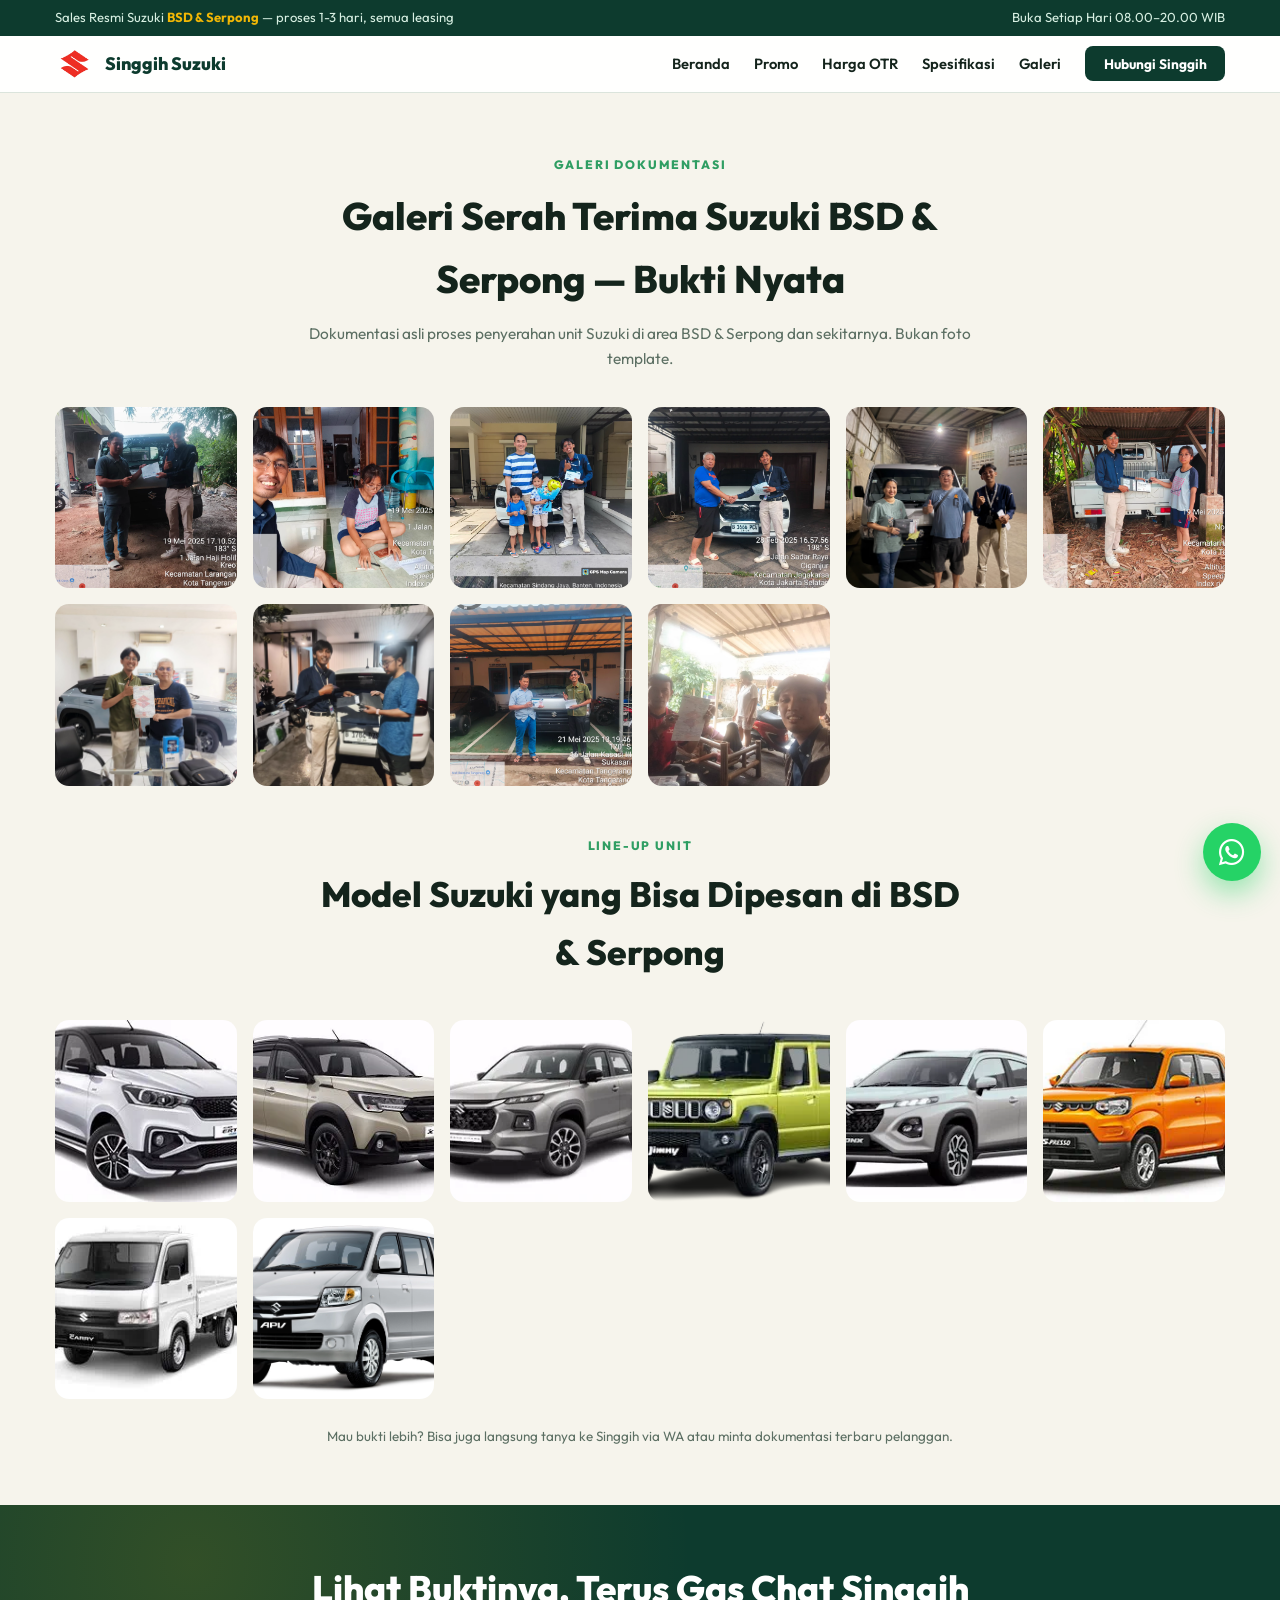
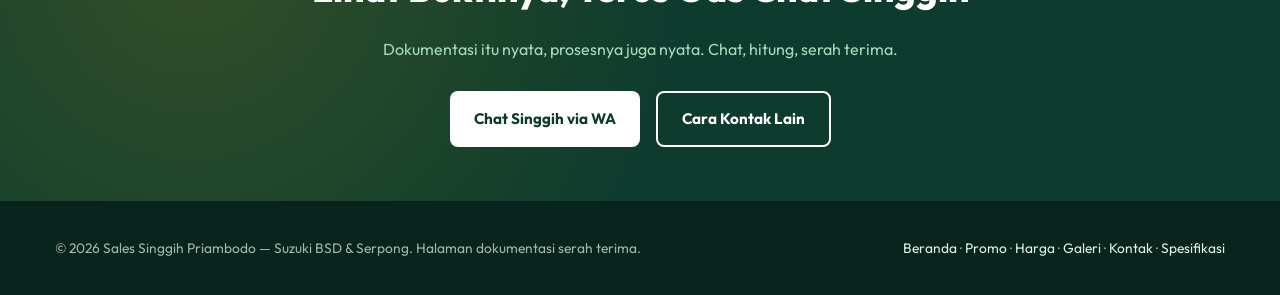
==== galeri/index.html @ 851f7f14 "feat: geolocation Singgih - areaServed Jakarta Selatan & Bogor, lepas Pamulang/Tangsel" ====
<!DOCTYPE html>
<html lang="id">
<head>
    <meta charset="UTF-8" />
    <meta name="viewport" content="width=device-width, initial-scale=1.0"/>

    <title>Galeri Serah Terima Suzuki BSD &amp; Serpong | Singgih</title>
    <meta name="description" content="Galeri serah terima Suzuki BSD &amp; Serpong oleh salesman terpercaya Singgih Priambodo. Bukti kredit nyata area BSD &amp; Serpong. WA 0812-3357-0268." />

    <meta property="og:title" content="Galeri Serah Terima Suzuki BSD &amp; Serpong - Singgih" />
    <meta property="og:description" content="Dokumentasi asli serah terima unit Suzuki BSD &amp; Serpong. Bukti nyata bareng Singgih Priambodo." />
    <meta property="og:image" content="https://showroommobilsuzukigadingserpong.com/assets/img/singgih-bukti1.webp" />
    <meta property="og:url" content="https://showroommobilsuzukigadingserpong.com/galeri/" />
    <meta property="og:type" content="website" />

    <meta name="keywords" content="galeri suzuki bsd, sales suzuki terpercaya bukti, salesman suzuki serpong, suzuki jimny 5 pintu, serah terima suzuki tangerang selatan" />

    <meta name="geo.region" content="ID-BT" />
    <meta name="geo.placename" content="Tangerang Selatan, Banten" />
    <meta name="geo.position" content="-6.2489;106.6234" />
    <meta name="ICBM" content="-6.2489, 106.6234" />

    <link rel="canonical" href="https://showroommobilsuzukigadingserpong.com/galeri/" />
    <meta name="robots" content="index, follow" />

    <link rel="icon" href="/assets/img/favicon.png" type="image/png">
    <link rel="apple-touch-icon" href="/assets/img/favicon.png">
    <link rel="shortcut icon" href="/assets/img/favicon.png" type="image/png">
    <link rel="icon" href="/assets/img/favicon.ico">

    <link rel="preconnect" href="https://fonts.googleapis.com">
    <link rel="preconnect" href="https://fonts.gstatic.com" crossorigin>
    <link href="https://fonts.googleapis.com/css2?family=Outfit:wght@400;500;600;700;800&display=swap" rel="stylesheet">
    <link href='https://unpkg.com/boxicons@2.1.4/css/boxicons.min.css' rel='stylesheet'>
    <link rel="stylesheet" href="/assets/css/style.css">
</head>
<body>

    <div class="sg-topbar">
        <div class="sg-wrap">
            <span>Sales Resmi Suzuki <b>BSD &amp; Serpong</b> &mdash; proses 1-3 hari, semua leasing</span>
            <span>Buka Setiap Hari 08.00&ndash;20.00 WIB</span>
        </div>
    </div>

    <nav class="sg-nav">
        <div class="sg-wrap">
            <a href="/" class="sg-brand"><img loading="lazy" src="/assets/img/logosuzuki.webp" alt="Logo Suzuki resmi" /> Singgih Suzuki</a>
            <button class="sg-burger" aria-label="Menu" onclick="document.getElementById('sgMenu').classList.toggle('sg-open')">&#9776;</button>
            <ul class="sg-menu" id="sgMenu">
                <li><a href="/">Beranda</a></li>
                <li><a href="/promo/">Promo</a></li>
                <li><a href="/harga/">Harga OTR</a></li>
                <li><a href="/spesifikasi/">Spesifikasi</a></li>
                <li><a href="/galeri/" aria-current="page">Galeri</a></li>
                <li><a href="/kontak/" class="sg-cta" style="color: white">Hubungi Singgih</a></li>
            </ul>
        </div>
    </nav>

    <section class="sg-sec">
        <div class="sg-wrap">
            <div class="sg-page-head sg-reveal">
                <span class="sg-eyebrow">Galeri Dokumentasi</span>
                <h1>Galeri Serah Terima Suzuki BSD &amp; Serpong — Bukti Nyata</h1>
                <p>Dokumentasi asli proses penyerahan unit Suzuki di area BSD &amp; Serpong dan sekitarnya. Bukan foto template.</p>
            </div>

            <div class="sg-proof sg-reveal">
                <img loading="lazy" src="/assets/img/singgih-bukti1.webp" alt="Dokumentasi serah terima unit Suzuki BSD &amp; Serpong 1" />
                <img loading="lazy" src="/assets/img/singgih-bukti2.webp" alt="Dokumentasi serah terima unit Suzuki BSD &amp; Serpong 2" />
                <img loading="lazy" src="/assets/img/singgih-bukti3.webp" alt="Dokumentasi serah terima unit Suzuki BSD &amp; Serpong 3" />
                <img loading="lazy" src="/assets/img/singgih-bukti4.webp" alt="Dokumentasi serah terima unit Suzuki BSD &amp; Serpong 4" />
                <img loading="lazy" src="/assets/img/singgih-bukti5.webp" alt="Dokumentasi serah terima unit Suzuki BSD &amp; Serpong 5" />
                <img loading="lazy" src="/assets/img/singgih-bukti6.webp" alt="Dokumentasi serah terima unit Suzuki BSD &amp; Serpong 6" />
                <img loading="lazy" src="/assets/img/singgih-bukti7.webp" alt="Dokumentasi serah terima unit Suzuki BSD &amp; Serpong 7" />
                <img loading="lazy" src="/assets/img/singgih-bukti8.webp" alt="Dokumentasi serah terima unit Suzuki BSD &amp; Serpong 8" />
                <img loading="lazy" src="/assets/img/singgih-bukti9.webp" alt="Dokumentasi serah terima unit Suzuki BSD &amp; Serpong 9" />
                <img loading="lazy" src="/assets/img/singgih-bukti10.webp" alt="Dokumentasi serah terima unit Suzuki BSD &amp; Serpong 10" />
            </div>

            <div class="sg-sec-head sg-reveal" style="margin-top:2.8rem;">
                <span class="sg-eyebrow">Line-up Unit</span>
                <h2>Model Suzuki yang Bisa Dipesan di BSD &amp; Serpong</h2>
            </div>
            <div class="sg-proof sg-reveal">
                <img loading="lazy" src="/assets/img/singgih-ertiga-bsd.webp" alt="Suzuki Ertiga Hybrid kredit BSD &amp; Serpong Singgih" />
                <img loading="lazy" src="/assets/img/singgih-xl7-bsd.webp" alt="Suzuki XL7 BSD &amp; Serpong Singgih" />
                <img loading="lazy" src="/assets/img/singgih-grand-vitara-bsd.webp" alt="Suzuki Grand Vitara BSD &amp; Serpong Singgih" />
                <img loading="lazy" src="/assets/img/singgih-jimny-bsd.webp" alt="Suzuki Jimny BSD &amp; Serpong Singgih" />
                <img loading="lazy" src="/assets/img/singgih-fronx-bsd.webp" alt="Suzuki Fronx BSD &amp; Serpong Singgih" />
                <img loading="lazy" src="/assets/img/singgih-s-presso-bsd.webp" alt="Suzuki S-Presso BSD &amp; Serpong Singgih" />
                <img loading="lazy" src="/assets/img/singgih-carry-pickup-bsd.webp" alt="Suzuki Carry Pick Up BSD &amp; Serpong Singgih" />
                <img loading="lazy" src="/assets/img/singgih-apv-bsd.webp" alt="Suzuki APV MPV BSD &amp; Serpong Singgih" />
            </div>

            <p class="sg-note" style="margin-top:1.6rem;">Mau bukti lebih? Bisa juga langsung tanya ke Singgih via WA atau minta dokumentasi terbaru pelanggan.</p>
        </div>
    </section>

    <section class="sg-contact">
        <div class="sg-wrap">
            <h2 class="sg-reveal">Lihat Buktinya, Terus Gas Chat Singgih</h2>
            <p class="sg-reveal">Dokumentasi itu nyata, prosesnya juga nyata. Chat, hitung, serah terima.</p>
            <div class="sg-contact-links sg-reveal">
                <a class="sg-btn sg-btn-light" href="https://wa.me/6281233570268?text=hallo%20kak%20Singgih%2C%20mau%20tanya%20untuk%20unit%20suzukinya" target="_blank" rel="noopener">Chat Singgih via WA</a>
                <a class="sg-btn sg-btn-line" href="/kontak/" style="border-color:#fff;color:#fff;">Cara Kontak Lain</a>
            </div>
        </div>
    </section>

    <footer class="sg-foot">
        <div class="sg-wrap">
            <div>&copy; 2026 Sales Singgih Priambodo &mdash; Suzuki BSD &amp; Serpong. Halaman dokumentasi serah terima.</div>
            <div><a href="/">Beranda</a> &middot; <a href="/promo/">Promo</a> &middot; <a href="/harga/">Harga</a> &middot; <a href="/galeri/">Galeri</a> &middot; <a href="/kontak/">Kontak</a> &middot; <a href="/spesifikasi/">Spesifikasi</a></div>
        </div>
    </footer>

    <a class="sg-wa-float" href="https://wa.me/6281233570268?text=hallo%20kak%20Singgih%2C%20mau%20tanya%20untuk%20unit%20suzukinya" target="_blank" rel="noopener" aria-label="Chat WhatsApp Singgih">
        <i class="bx bxl-whatsapp"></i>
    </a>

    <script type="application/ld+json">
    {
        "@context": "https://schema.org",
        "@type": "AutoDealer",
        "name": "Sales Suzuki BSD & Serpong - Singgih Priambodo",
        "image": "https://showroommobilsuzukigadingserpong.com/assets/img/singgih-suzukigadingserpong.webp",
        "url": "https://showroommobilsuzukigadingserpong.com/",
        "telephone": "+6281233570268",
        "priceRange": "Rp 130.000.000 - Rp 500.000.000",
        "address": {
            "@type": "PostalAddress",
            "addressLocality": "Tangerang",
            "addressRegion": "Banten",
            "postalCode": "15157",
            "addressCountry": "ID"
        },
        "geo": {
            "@type": "GeoCoordinates",
            "latitude": -6.2489,
            "longitude": 106.6234
        },
        "openingHours": "Mo-Su 08:00-20:00",
        "areaServed": [
            { "@type": "City", "name": "Serpong" },
            { "@type": "City", "name": "BSD City" },
            { "@type": "City", "name": "Kelapa Dua" },
            { "@type": "City", "name": "Bintaro" },
            { "@type": "City", "name": "Jakarta Selatan" },
            { "@type": "City", "name": "Bogor" }
        ]
    }
    </script>

    <script src="/assets/js/main.js"></script>
</body>
</html>
---- assets/css/style.css ----
:root {
    --sg-pine: #0d3b2e;
    --sg-pine-deep: #08251d;
    --sg-leaf: #2f9e63;
    --sg-sun: #f2b705;
    --sg-sand: #f6f4ec;
    --sg-mist: #e9efe9;
    --sg-ink: #14241c;
    --sg-mute: #5c6f63;
    --sg-line: #dbe4dc;
}
* { margin:0; padding:0; box-sizing:border-box; }
html { scroll-behavior:smooth; }
body { font-family:'Outfit', sans-serif; color:#2a352f; background:var(--sg-sand); line-height:1.65; }
img { max-width:100%; display:block; }
a { text-decoration:none; color:inherit; }
.sg-wrap { width:92%; max-width:1170px; margin-inline:auto; }

.sg-topbar { background:var(--sg-pine); color:#d8f0e3; font-size:.82rem; padding:.45rem 0; }
.sg-topbar .sg-wrap { display:flex; justify-content:space-between; gap:12px; flex-wrap:wrap; }
.sg-topbar b { color:var(--sg-sun); }

.sg-nav { position:sticky; top:0; z-index:50; background:rgba(255,255,255,.94); backdrop-filter:blur(10px); border-bottom:1px solid var(--sg-line); }
.sg-nav .sg-wrap { display:flex; align-items:center; justify-content:space-between; padding:.8rem 0; }
.sg-brand { display:flex; align-items:center; gap:.6rem; font-weight:800; font-size:1.12rem; color:var(--sg-pine); }
.sg-brand img { height:30px; width:auto; }
.sg-menu { display:flex; gap:1.5rem; list-style:none; font-weight:600; font-size:.92rem; }
.sg-menu a { color:var(--sg-ink); transition:.25s; }
.sg-menu a:hover { color:var(--sg-leaf); }
.sg-cta { background:var(--sg-pine); color:#fff; padding:.55rem 1.15rem; border-radius:8px; font-weight:700; font-size:.86rem; transition:.25s; }
.sg-cta:hover { background:var(--sg-leaf); }
.sg-burger { display:none; background:none; border:0; font-size:1.6rem; color:var(--sg-pine); cursor:pointer; }

.sg-hero { padding:3.2rem 0 3.8rem; position:relative; overflow:hidden; }
.sg-hero::before { content:""; position:absolute; right:-180px; top:-180px; width:460px; height:460px; border-radius:50%; background:radial-gradient(circle, rgba(47,158,99,.18), transparent 62%); }
.sg-hero .sg-wrap { display:grid; grid-template-columns:1.05fr .95fr; gap:2.8rem; align-items:center; position:relative; z-index:1; }
.sg-badge { display:inline-block; background:var(--sg-mist); color:var(--sg-pine); border:1px solid var(--sg-line); border-radius:8px; padding:.32rem .95rem; font-size:.8rem; font-weight:700; margin-bottom:1.1rem; }
.sg-hero h1 { font-size:clamp(1.9rem,4.4vw,3.05rem); font-weight:800; color:var(--sg-ink); line-height:1.16; margin-bottom:1rem; }
.sg-hero h1 span { color:var(--sg-leaf); }
.sg-hero p { color:var(--sg-mute); max-width:52ch; margin-bottom:1.7rem; }
.sg-actions { display:flex; gap:.9rem; flex-wrap:wrap; }
.sg-btn { display:inline-flex; align-items:center; gap:.5rem; padding:.85rem 1.5rem; border-radius:8px; font-weight:700; font-size:.95rem; transition:.25s; }
.sg-btn-wa { background:#25d366; color:#fff; }
.sg-btn-wa:hover { transform:translateY(-2px); box-shadow:0 10px 24px rgba(37,211,102,.35); }
.sg-btn-line { border:2px solid var(--sg-pine); color:var(--sg-pine); }
.sg-btn-line:hover { background:var(--sg-pine); color:#fff; }
.sg-hero-media { position:relative; }
.sg-hero-media > img { border-radius:8px 44px 8px 44px; box-shadow:0 24px 60px rgba(13,59,46,.22); aspect-ratio:4/3.4; object-fit:cover; }
.sg-hero-tag { position:absolute; left:-1rem; bottom:1.5rem; background:var(--sg-pine); color:#fff; border-radius:10px; box-shadow:0 14px 34px rgba(13,59,46,.3); padding:.75rem 1.2rem; display:flex; gap:.75rem; align-items:center; }
.sg-hero-tag b { font-size:1.3rem; color:var(--sg-sun); display:block; line-height:1.1; }
.sg-hero-tag small { font-size:.78rem; opacity:.9; }

.sg-stats { background:var(--sg-pine-deep); color:#fff; }
.sg-stats .sg-wrap { display:grid; grid-template-columns:repeat(3,1fr); gap:1rem; padding:1.5rem 0; text-align:center; }
.sg-stats b { font-size:1.35rem; color:var(--sg-sun); display:block; }
.sg-stats small { font-size:.84rem; opacity:.9; }

.sg-sec { padding:3.6rem 0; }
.sg-sec-head { text-align:center; max-width:650px; margin:0 auto 2.4rem; }
.sg-eyebrow { text-transform:uppercase; letter-spacing:.15em; font-size:.76rem; font-weight:800; color:var(--sg-leaf); }
.sg-sec-head h2 { font-size:clamp(1.55rem,3vw,2.2rem); color:var(--sg-ink); font-weight:800; margin:.5rem 0 .6rem; }
.sg-sec-head p { color:var(--sg-mute); font-size:.96rem; }

.sg-cards { display:grid; grid-template-columns:repeat(auto-fit,minmax(240px,1fr)); gap:1.2rem; }
.sg-card { background:#fff; border:1px solid var(--sg-line); border-left:4px solid var(--sg-leaf); border-radius:12px; padding:1.4rem 1.3rem; transition:.28s; }
.sg-card:hover { transform:translateY(-5px); box-shadow:0 16px 34px rgba(13,59,46,.12); }
.sg-card i { font-style:normal; font-size:1.3rem; }
.sg-card b { display:block; color:var(--sg-ink); font-size:1.02rem; margin:.7rem 0 .3rem; }
.sg-card p { font-size:.88rem; color:var(--sg-mute); }

.sg-models { display:grid; grid-template-columns:repeat(auto-fit,minmax(250px,1fr)); gap:1.2rem; }
.sg-model-card { background:#fff; border:1px solid var(--sg-line); border-radius:14px; overflow:hidden; display:flex; flex-direction:column; transition:.28s; }
.sg-model-card:hover { transform:translateY(-5px); box-shadow:0 18px 38px rgba(13,59,46,.14); }
.sg-model-card img { aspect-ratio:16/10; object-fit:cover; width:100%; }
.sg-model-card-body { padding:1.1rem 1.2rem 1.3rem; display:flex; flex-direction:column; gap:.6rem; flex:1; }
.sg-model-card-body h3 { font-size:1.08rem; color:var(--sg-ink); font-weight:800; }
.sg-model-card-body ul { list-style:none; display:flex; flex-wrap:wrap; gap:.35rem .9rem; font-size:.82rem; color:var(--sg-mute); }
.sg-model-card-body ul li::before { content:"✓ "; color:var(--sg-leaf); font-weight:800; }
.sg-model-card-body a { margin-top:auto; background:var(--sg-pine); color:#fff; text-align:center; padding:.6rem; border-radius:8px; font-weight:700; font-size:.85rem; transition:.25s; }
.sg-model-card-body a:hover { background:var(--sg-leaf); }
.sg-link-more { text-align:center; margin-top:1.6rem; }

.sg-achieve { display:grid; grid-template-columns:.9fr 1.1fr; gap:2.4rem; align-items:center; background:#fff; border:1px solid var(--sg-line); border-radius:20px; padding:2rem; }
.sg-achieve img { border-radius:14px; object-fit:cover; width:100%; max-height:340px; }
.sg-achieve h3 { color:var(--sg-ink); font-size:1.35rem; font-weight:800; margin-bottom:.7rem; }
.sg-achieve p { color:var(--sg-mute); font-size:.94rem; margin-bottom:1rem; }
.sg-achieve ul { list-style:none; display:grid; gap:.5rem; font-size:.9rem; color:var(--sg-ink); }
.sg-achieve ul li::before { content:"★ "; color:var(--sg-sun); font-weight:800; }

.sg-proof { display:grid; grid-template-columns:repeat(auto-fit,minmax(180px,1fr)); gap:1rem; }
.sg-proof img { width:100%; aspect-ratio:1/1; object-fit:cover; border-radius:14px; transition:.3s; }
.sg-proof img:hover { transform:scale(1.03); box-shadow:0 16px 36px rgba(13,59,46,.2); }

.sg-list { display:flex; flex-direction:column; gap:.8rem; }
.sg-model-row { display:flex; align-items:center; justify-content:space-between; gap:1rem; flex-wrap:wrap; background:#fff; border:1px solid var(--sg-line); border-radius:12px; padding:1.1rem 1.3rem; transition:.25s; }
.sg-model-row:hover { border-color:var(--sg-leaf); box-shadow:0 10px 24px rgba(13,59,46,.1); }
.sg-model-row h2 { font-size:1.05rem; color:var(--sg-ink); font-weight:800; }
.sg-model-row ul { list-style:none; display:flex; gap:1rem; flex-wrap:wrap; font-size:.85rem; color:var(--sg-mute); }
.sg-model-row ul li::before { content:"✓ "; color:var(--sg-leaf); font-weight:800; }
.sg-model-row a { background:var(--sg-pine); color:#fff; padding:.55rem 1.1rem; border-radius:8px; font-weight:700; font-size:.85rem; white-space:nowrap; transition:.25s; }
.sg-model-row a:hover { background:var(--sg-leaf); }
.sg-model-row img { width:104px; height:68px; object-fit:cover; border-radius:8px; flex:0 0 auto; }
.sg-thumb { width:52px; height:36px; object-fit:cover; border-radius:6px; vertical-align:middle; margin-right:.5rem; display:inline-block; }

.sg-banner { display:grid; grid-template-columns:repeat(auto-fit,minmax(220px,1fr)); gap:1rem; margin:0 auto 2.2rem; }
.sg-banner div { background:#fff; border:1px solid var(--sg-line); border-top:3px solid var(--sg-sun); border-radius:12px; padding:1.2rem; text-align:center; }
.sg-banner b { color:var(--sg-pine); font-size:1.05rem; display:block; margin-bottom:.3rem; }
.sg-banner span { color:var(--sg-mute); font-size:.85rem; }

.sg-price { background:#fff; }
.sg-price table { width:100%; border-collapse:collapse; background:#fff; border-radius:14px; overflow:hidden; box-shadow:0 10px 30px rgba(13,59,46,.08); }
.sg-price th { background:var(--sg-pine); color:#fff; text-align:left; padding:.9rem 1.1rem; font-size:.9rem; }
.sg-price td { padding:.85rem 1.1rem; border-bottom:1px solid var(--sg-mist); font-size:.93rem; vertical-align:middle; }
.sg-price tr:nth-child(even) td { background:#f7faf7; }
.sg-price td:first-child { font-weight:600; color:var(--sg-ink); white-space:nowrap; }
.sg-price tbody tr:hover td { background:var(--sg-mist); }
.sg-note { margin-top:1rem; font-size:.84rem; color:var(--sg-mute); text-align:center; }

.sg-calc { background:#fff; border:1px solid var(--sg-line); border-radius:14px; padding:1.6rem 1.5rem; max-width:600px; margin:0 auto; }
.sg-calc label { display:block; font-size:.84rem; font-weight:600; color:var(--sg-mute); margin:.8rem 0 .35rem; }
.sg-calc input, .sg-calc select { width:100%; padding:.7rem .9rem; border:1px solid var(--sg-line); border-radius:8px; font:inherit; background:var(--sg-sand); }
.sg-calc .sg-btn { margin-top:1.2rem; width:100%; justify-content:center; border:0; cursor:pointer; }
.sg-calc-out { margin-top:1.2rem; background:var(--sg-mist); border-radius:10px; padding:1rem 1.1rem; font-size:.92rem; line-height:1.9; color:var(--sg-ink); }
.sg-calc-out b { color:var(--sg-pine); }

.sg-local { display:grid; grid-template-columns:1fr 1fr; gap:2rem; align-items:center; }
.sg-local-card { background:#fff; border-radius:16px; padding:1.8rem; border:1px solid var(--sg-line); }
.sg-local-card h3 { color:var(--sg-ink); font-size:1.25rem; margin-bottom:1rem; }
.sg-local-card p { font-size:.92rem; color:var(--sg-mute); margin-bottom:.6rem; display:flex; gap:.6rem; }
.sg-local-card i { color:var(--sg-leaf); font-size:1.2rem; line-height:1; }
.sg-local-map { border-radius:16px; overflow:hidden; box-shadow:0 16px 40px rgba(13,59,46,.16); line-height:0; }
.sg-local-map iframe { width:100%; height:100%; min-height:330px; border:0; }

.sg-contact { background:var(--sg-pine); position:relative; overflow:hidden; }
.sg-contact::before { content:""; position:absolute; inset:0; background:radial-gradient(circle at 15% 20%, rgba(242,183,5,.16), transparent 45%); }
.sg-contact .sg-wrap { position:relative; text-align:center; padding:3.4rem 0; max-width:730px; }
.sg-contact h2 { color:#fff; font-size:clamp(1.6rem,3.2vw,2.3rem); font-weight:800; }
.sg-contact p { color:#a8d9c0; margin:1rem 0 1.8rem; }
.sg-contact-links { display:flex; gap:1rem; justify-content:center; flex-wrap:wrap; }
.sg-btn-light { background:#fff; color:var(--sg-pine); }
.sg-btn-light:hover { transform:translateY(-2px); box-shadow:0 10px 24px rgba(0,0,0,.25); }

.sg-foot { background:var(--sg-pine-deep); color:#9fb8ac; padding:2.2rem 0; font-size:.86rem; }
.sg-foot .sg-wrap { display:flex; justify-content:space-between; gap:1.4rem; flex-wrap:wrap; }
.sg-foot a { color:#dff0e7; }

.sg-wa-float { position:fixed; right:1.2rem; bottom:1.2rem; z-index:60; width:58px; height:58px; border-radius:50%; background:#25d366; color:#fff; display:grid; place-items:center; box-shadow:0 12px 28px rgba(37,211,102,.45); transition:.25s; }
.sg-wa-float:hover { transform:scale(1.08); }
.sg-wa-float .bx { font-size:34px; line-height:1; color:#fff; }

.sg-reveal { opacity:0; transform:translateY(22px); transition:opacity .8s ease, transform .8s ease; }
.sg-reveal.sg-in { opacity:1; transform:none; }

.sg-page-head { text-align:center; max-width:670px; margin:0 auto 2.2rem; }
.sg-page-head h1 { font-size:clamp(1.7rem,3.2vw,2.4rem); color:var(--sg-ink); font-weight:800; margin:.5rem 0 .6rem; }
.sg-page-head p { color:var(--sg-mute); font-size:.96rem; }

@media (max-width:900px) {
    .sg-hero .sg-wrap { grid-template-columns:1fr; }
    .sg-hero-media { order:-1; }
    .sg-menu { display:none; position:absolute; top:100%; left:0; right:0; background:#fff; flex-direction:column; padding:1rem 6%; border-bottom:1px solid var(--sg-line); box-shadow:0 24px 40px rgba(13,59,46,.16); }
    .sg-menu.sg-open { display:flex; }
    .sg-burger { display:block; }
    .sg-stats .sg-wrap { grid-template-columns:1fr; gap:.8rem; }
    .sg-achieve { grid-template-columns:1fr; }
    .sg-local { grid-template-columns:1fr; }
}
@media (max-width:520px) {
    .sg-topbar .sg-wrap { justify-content:center; }
}
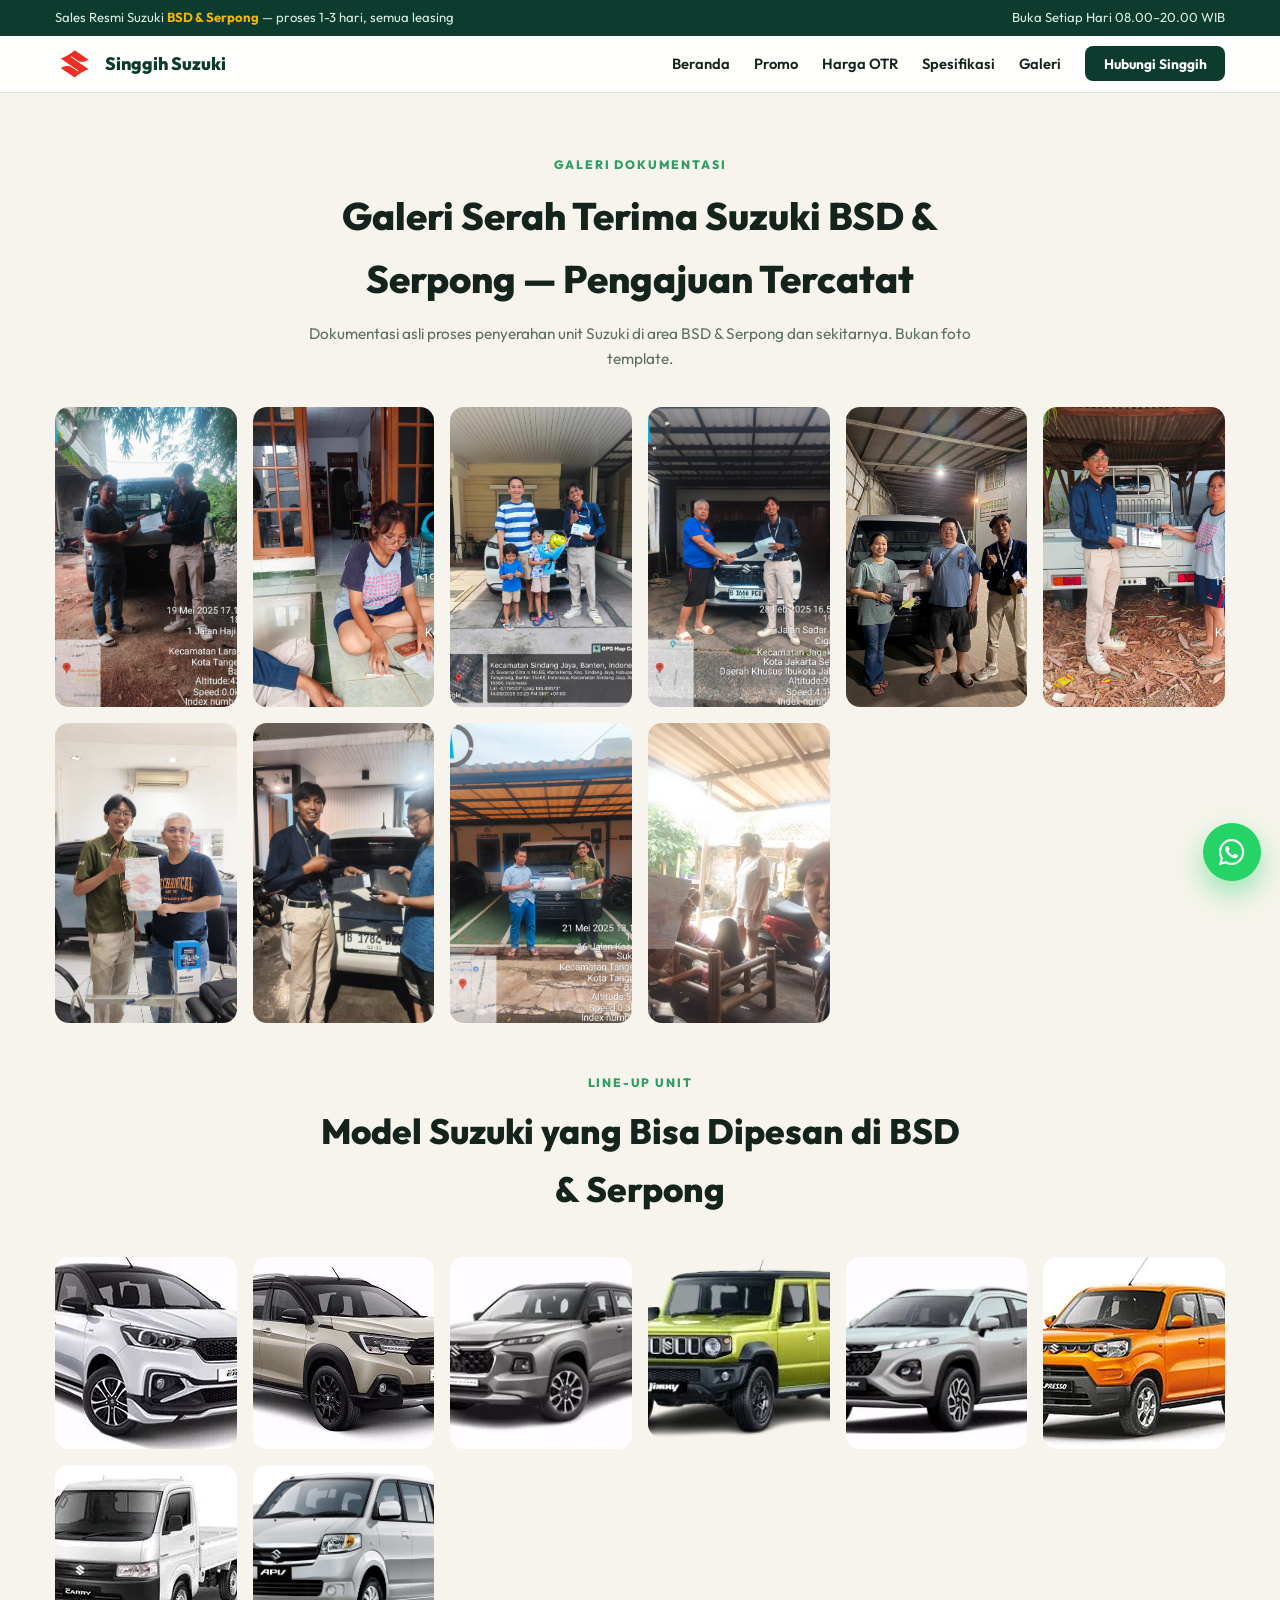
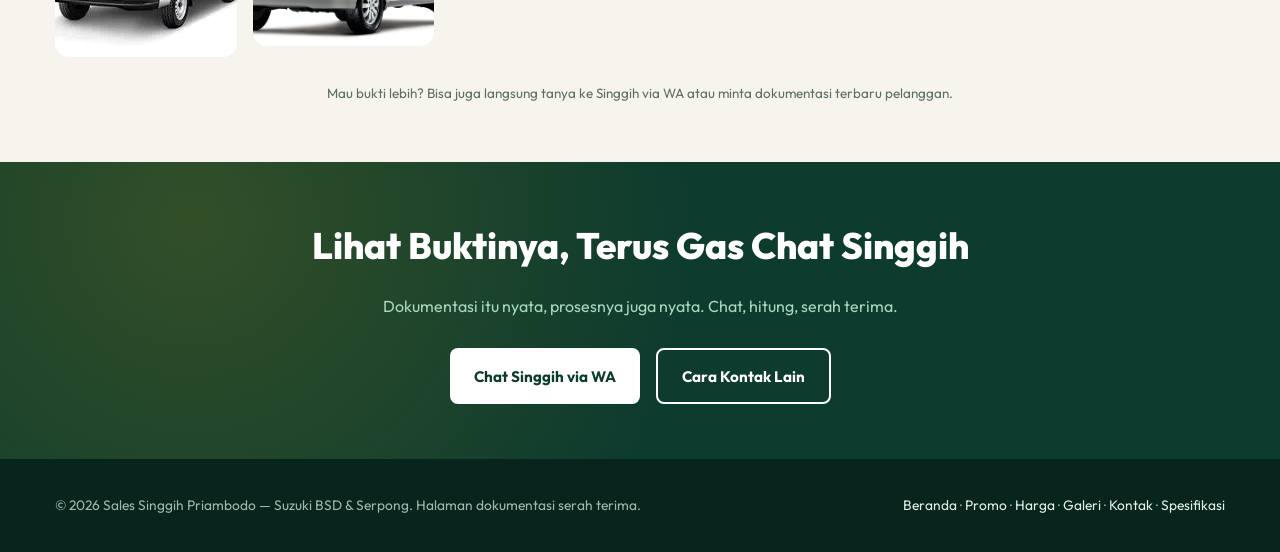
==== commit aadd8248: "optimize seo" ====
--- a/galeri/index.html
+++ b/galeri/index.html
@@ -2,7 +2,11 @@
 <html lang="id">
 <head>
     <meta charset="UTF-8" />
-    <meta name="viewport" content="width=device-width, initial-scale=1.0"/>
+    <meta name="viewport" content="width=device-width, initial-scale=1.0, viewport-fit=cover"/>
+    <meta name="theme-color" content="#08251d">
+    <meta name="mobile-web-app-capable" content="yes">
+    <meta name="apple-mobile-web-app-capable" content="yes">
+    <meta name="apple-mobile-web-app-status-bar-style" content="default">
 
     <title>Galeri Serah Terima Suzuki BSD &amp; Serpong | Singgih</title>
     <meta name="description" content="Galeri serah terima Suzuki BSD &amp; Serpong oleh salesman terpercaya Singgih Priambodo. Bukti kredit nyata area BSD &amp; Serpong. WA 0812-3357-0268." />
@@ -13,10 +17,10 @@
     <meta property="og:url" content="https://showroommobilsuzukigadingserpong.com/galeri/" />
     <meta property="og:type" content="website" />
 
-    <meta name="keywords" content="galeri suzuki bsd, sales suzuki terpercaya bukti, salesman suzuki serpong, suzuki jimny 5 pintu, serah terima suzuki tangerang selatan" />
+    <meta name="keywords" content="suzuki gading serpong, galeri suzuki gading serpong, serah terima suzuki gading serpong, suzuki jimny, suzuki xl7, suzuki fronx" />
 
     <meta name="geo.region" content="ID-BT" />
-    <meta name="geo.placename" content="Tangerang Selatan, Banten" />
+    <meta name="geo.placename" content="BSD City, Tangerang Selatan, Banten" />
     <meta name="geo.position" content="-6.2489;106.6234" />
     <meta name="ICBM" content="-6.2489, 106.6234" />
 
@@ -33,6 +37,7 @@
     <link href="https://fonts.googleapis.com/css2?family=Outfit:wght@400;500;600;700;800&display=swap" rel="stylesheet">
     <link href='https://unpkg.com/boxicons@2.1.4/css/boxicons.min.css' rel='stylesheet'>
     <link rel="stylesheet" href="/assets/css/style.css">
+    <link rel="stylesheet" href="/assets/css/app-mobile.css">
 </head>
 <body>
 
@@ -45,7 +50,7 @@
 
     <nav class="sg-nav">
         <div class="sg-wrap">
-            <a href="/" class="sg-brand"><img loading="lazy" src="/assets/img/logosuzuki.webp" alt="Logo Suzuki resmi" /> Singgih Suzuki</a>
+            <a href="/" class="sg-brand"><img width="30" height="30" loading="eager" src="/assets/img/logosuzuki.webp" alt="Logo Suzuki resmi" /> Singgih Suzuki</a>
             <button class="sg-burger" aria-label="Menu" onclick="document.getElementById('sgMenu').classList.toggle('sg-open')">&#9776;</button>
             <ul class="sg-menu" id="sgMenu">
                 <li><a href="/">Beranda</a></li>
@@ -62,21 +67,21 @@
         <div class="sg-wrap">
             <div class="sg-page-head sg-reveal">
                 <span class="sg-eyebrow">Galeri Dokumentasi</span>
-                <h1>Galeri Serah Terima Suzuki BSD &amp; Serpong — Bukti Nyata</h1>
+                <h1>Galeri Serah Terima Suzuki BSD &amp; Serpong — Pengajuan Tercatat</h1>
                 <p>Dokumentasi asli proses penyerahan unit Suzuki di area BSD &amp; Serpong dan sekitarnya. Bukan foto template.</p>
             </div>
 
             <div class="sg-proof sg-reveal">
-                <img loading="lazy" src="/assets/img/singgih-bukti1.webp" alt="Dokumentasi serah terima unit Suzuki BSD &amp; Serpong 1" />
-                <img loading="lazy" src="/assets/img/singgih-bukti2.webp" alt="Dokumentasi serah terima unit Suzuki BSD &amp; Serpong 2" />
-                <img loading="lazy" src="/assets/img/singgih-bukti3.webp" alt="Dokumentasi serah terima unit Suzuki BSD &amp; Serpong 3" />
-                <img loading="lazy" src="/assets/img/singgih-bukti4.webp" alt="Dokumentasi serah terima unit Suzuki BSD &amp; Serpong 4" />
-                <img loading="lazy" src="/assets/img/singgih-bukti5.webp" alt="Dokumentasi serah terima unit Suzuki BSD &amp; Serpong 5" />
-                <img loading="lazy" src="/assets/img/singgih-bukti6.webp" alt="Dokumentasi serah terima unit Suzuki BSD &amp; Serpong 6" />
-                <img loading="lazy" src="/assets/img/singgih-bukti7.webp" alt="Dokumentasi serah terima unit Suzuki BSD &amp; Serpong 7" />
-                <img loading="lazy" src="/assets/img/singgih-bukti8.webp" alt="Dokumentasi serah terima unit Suzuki BSD &amp; Serpong 8" />
-                <img loading="lazy" src="/assets/img/singgih-bukti9.webp" alt="Dokumentasi serah terima unit Suzuki BSD &amp; Serpong 9" />
-                <img loading="lazy" src="/assets/img/singgih-bukti10.webp" alt="Dokumentasi serah terima unit Suzuki BSD &amp; Serpong 10" />
+                <img width="400" height="300" loading="lazy" src="/assets/img/singgih-bukti1.webp" alt="Dokumentasi serah terima unit Suzuki BSD &amp; Serpong 1" />
+                <img width="400" height="300" loading="lazy" src="/assets/img/singgih-bukti2.webp" alt="Dokumentasi serah terima unit Suzuki BSD &amp; Serpong 2" />
+                <img width="400" height="300" loading="lazy" src="/assets/img/singgih-bukti3.webp" alt="Dokumentasi serah terima unit Suzuki BSD &amp; Serpong 3" />
+                <img width="400" height="300" loading="lazy" src="/assets/img/singgih-bukti4.webp" alt="Dokumentasi serah terima unit Suzuki BSD &amp; Serpong 4" />
+                <img width="400" height="300" loading="lazy" src="/assets/img/singgih-bukti5.webp" alt="Dokumentasi serah terima unit Suzuki BSD &amp; Serpong 5" />
+                <img width="400" height="300" loading="lazy" src="/assets/img/singgih-bukti6.webp" alt="Dokumentasi serah terima unit Suzuki BSD &amp; Serpong 6" />
+                <img width="400" height="300" loading="lazy" src="/assets/img/singgih-bukti7.webp" alt="Dokumentasi serah terima unit Suzuki BSD &amp; Serpong 7" />
+                <img width="400" height="300" loading="lazy" src="/assets/img/singgih-bukti8.webp" alt="Dokumentasi serah terima unit Suzuki BSD &amp; Serpong 8" />
+                <img width="400" height="300" loading="lazy" src="/assets/img/singgih-bukti9.webp" alt="Dokumentasi serah terima unit Suzuki BSD &amp; Serpong 9" />
+                <img width="400" height="300" loading="lazy" src="/assets/img/singgih-bukti10.webp" alt="Dokumentasi serah terima unit Suzuki BSD &amp; Serpong 10" />
             </div>
 
             <div class="sg-sec-head sg-reveal" style="margin-top:2.8rem;">
@@ -84,13 +89,13 @@
                 <h2>Model Suzuki yang Bisa Dipesan di BSD &amp; Serpong</h2>
             </div>
             <div class="sg-proof sg-reveal">
-                <img loading="lazy" src="/assets/img/singgih-ertiga-bsd.webp" alt="Suzuki Ertiga Hybrid kredit BSD &amp; Serpong Singgih" />
-                <img loading="lazy" src="/assets/img/singgih-xl7-bsd.webp" alt="Suzuki XL7 BSD &amp; Serpong Singgih" />
-                <img loading="lazy" src="/assets/img/singgih-grand-vitara-bsd.webp" alt="Suzuki Grand Vitara BSD &amp; Serpong Singgih" />
+                <img width="300" height="192" loading="lazy" src="/assets/img/singgih-ertiga-bsd.webp" alt="Suzuki Ertiga Hybrid kredit BSD &amp; Serpong Singgih" />
+                <img width="300" height="192" loading="lazy" src="/assets/img/singgih-xl7-bsd.webp" alt="Suzuki XL7 BSD &amp; Serpong Singgih" />
+                <img width="300" height="192" loading="lazy" src="/assets/img/singgih-grand-vitara-bsd.webp" alt="Suzuki Grand Vitara BSD &amp; Serpong Singgih" />
                 <img loading="lazy" src="/assets/img/singgih-jimny-bsd.webp" alt="Suzuki Jimny BSD &amp; Serpong Singgih" />
-                <img loading="lazy" src="/assets/img/singgih-fronx-bsd.webp" alt="Suzuki Fronx BSD &amp; Serpong Singgih" />
-                <img loading="lazy" src="/assets/img/singgih-s-presso-bsd.webp" alt="Suzuki S-Presso BSD &amp; Serpong Singgih" />
-                <img loading="lazy" src="/assets/img/singgih-carry-pickup-bsd.webp" alt="Suzuki Carry Pick Up BSD &amp; Serpong Singgih" />
+                <img width="300" height="192" loading="lazy" src="/assets/img/singgih-fronx-bsd.webp" alt="Suzuki Fronx BSD &amp; Serpong Singgih" />
+                <img width="300" height="192" loading="lazy" src="/assets/img/singgih-s-presso-bsd.webp" alt="Suzuki S-Presso BSD &amp; Serpong Singgih" />
+                <img width="300" height="192" loading="lazy" src="/assets/img/singgih-carry-pickup-bsd.webp" alt="Suzuki Carry Pick Up BSD &amp; Serpong Singgih" />
                 <img loading="lazy" src="/assets/img/singgih-apv-bsd.webp" alt="Suzuki APV MPV BSD &amp; Serpong Singgih" />
             </div>
 
@@ -154,5 +159,12 @@
     </script>
 
     <script src="/assets/js/main.js"></script>
-</body>
+<nav class="sg-appbar" aria-label="Menu cepat">
+    <a href="/"><i class="bx bxs-home"></i><span>Utama</span></a>
+    <a href="/spesifikasi/"><i class="bx bx-car"></i><span>Model</span></a>
+    <a class="sg-wa" href="https://wa.me/6281233570268?text=hallo%20kak%20Singgih%2C%20mau%20tanya%20untuk%20unit%20suzukinya" target="_blank" rel="noopener"><i class="bx bxl-whatsapp"></i><span>Singgih</span></a>
+    <a href="/harga/"><i class="bx bx-purchase-tag-alt"></i><span>Harga</span></a>
+    <a href="/galeri/"><i class="bx bxs-photo-album"></i><span>Bukti</span></a>
+</nav>
+<script>(function(){var p=location.pathname;document.querySelectorAll('.sg-appbar a').forEach(function(a){if(a.pathname===p)a.classList.add('sg-on')});})();</script></body>
 </html>
--- a/assets/css/style.css
+++ b/assets/css/style.css
@@ -168,3 +168,23 @@
 @media (max-width:520px) {
     .sg-topbar .sg-wrap { justify-content:center; }
 }
+
+.sg-urgency { margin-top:.9rem; background:var(--sg-mist); border:1px dashed var(--sg-leaf); border-radius:12px; padding:.65rem 1rem; font-size:.88rem; color:var(--sg-ink); display:inline-block; }
+.sg-urgency b { color:#b45309; font-weight:800; }
+
+.sg-reviews { display:grid; grid-template-columns:repeat(auto-fit,minmax(250px,1fr)); gap:1.2rem; }
+.sg-review { margin:0; background:var(--sg-sand); border:1px solid var(--sg-line); border-radius:16px; padding:1.3rem 1.25rem; display:flex; flex-direction:column; gap:.7rem; transition:.25s; }
+.sg-review:hover { transform:translateY(-4px); box-shadow:0 16px 34px rgba(13,59,46,.1); }
+.sg-rate { color:#d97706; letter-spacing:.15em; font-size:.95rem; }
+.sg-review blockquote { margin:0; color:#3c4f44; font-size:.92rem; line-height:1.75; font-style:italic; }
+.sg-review figcaption b { display:block; color:var(--sg-ink); font-size:.94rem; }
+.sg-review figcaption small { color:var(--sg-mute); font-size:.8rem; }
+
+.sg-quiz { background:var(--sg-sand); border:1px solid var(--sg-line); border-radius:18px; padding:1.6rem 1.5rem; max-width:600px; margin:0 auto; }
+.sg-quiz label { display:block; font-size:.84rem; font-weight:700; color:var(--sg-mute); margin:.9rem 0 .35rem; }
+.sg-quiz select { width:100%; padding:.7rem .9rem; border:1px solid var(--sg-line); border-radius:10px; font:inherit; background:#fff; }
+.sg-quiz .sg-btn { margin-top:1.3rem; width:100%; justify-content:center; border:0; cursor:pointer; }
+.sg-quiz-out { display:none; margin-top:1.2rem; background:#fff; border-left:4px solid var(--sg-sun); border-radius:12px; padding:1rem 1.1rem; font-size:.92rem; line-height:1.8; color:var(--sg-ink); }
+
+.sg-chips { display:flex; flex-wrap:wrap; gap:.7rem; justify-content:center; }
+.sg-chips span { background:var(--sg-mist); border:1.5px solid var(--sg-leaf); color:var(--sg-pine); font-weight:700; font-size:.86rem; padding:.5rem 1.15rem; border-radius:999px; }
--- a/assets/css/app-mobile.css
+++ b/assets/css/app-mobile.css
@@ -0,0 +1,97 @@
+/* ============================================================
+   MODE APLIKASI MOBILE - Singgih Suzuki BSD & Serpong
+   Karakter mobile: BOTTOM BAR "TOMBOL PIANO" (key aktif terangkat)
+   Semua aturan DIKUNCI di dalam media query.
+   Di desktop file ini tidak berefek apa pun.
+   ============================================================ */
+
+.sg-appbar { display: none; }
+
+@media (max-width: 900px) {
+
+    /* --- dasar rasa aplikasi --- */
+    html { -webkit-text-size-adjust: 100%; }
+    body {
+        padding-bottom: calc(78px + env(safe-area-inset-bottom, 0px));
+        overscroll-behavior-y: none;
+        -webkit-tap-highlight-color: transparent;
+    }
+    a, button, select, input, .sg-burger {
+        touch-action: manipulation;
+        -webkit-tap-highlight-color: transparent;
+    }
+
+    /* cegah iOS zoom saat fokus form */
+    input, select, textarea { font-size: 16px !important; }
+
+    /* CTA hero full-width ala app */
+    .sg-actions { width: 100%; }
+    .sg-actions .sg-btn {
+        display: flex !important;
+        width: 100%;
+        justify-content: center;
+        margin-bottom: 10px;
+    }
+
+    /* float WA lama disembunyikan - bulatan hijau di rail menggantikan */
+    .sg-wa-float { display: none; }
+
+    /* --- bottom bar "tombol piano": key aktif terangkat ke atas --- */
+    .sg-appbar {
+        display: flex;
+        align-items: flex-end;
+        position: fixed;
+        left: 0; right: 0; bottom: 0;
+        z-index: 90;
+        height: calc(64px + env(safe-area-inset-bottom, 0px));
+        padding: 8px 10px env(safe-area-inset-bottom, 0px);
+        background: var(--sg-sand);
+        border-top: 4px solid var(--sg-sun);
+        box-shadow: 0 -10px 28px rgba(20, 36, 28, .16);
+    }
+    .sg-appbar a {
+        flex: 1;
+        display: flex;
+        flex-direction: column;
+        align-items: center;
+        justify-content: center;
+        gap: 3px;
+        height: 100%;
+        border-radius: 14px 14px 0 0;
+        color: var(--sg-mute);
+        font-size: .62rem;
+        font-weight: 700;
+        letter-spacing: .02em;
+        text-decoration: none;
+        transition: transform .2s ease, background .2s ease;
+    }
+    .sg-appbar a i.bx {
+        font-size: 1.35rem;
+        line-height: 1;
+        pointer-events: none;
+    }
+    .sg-appbar a:active { background: var(--sg-mist); }
+
+    /* aktif = key pine gelap yang mengangkat diri dari bar */
+    .sg-appbar a.sg-on {
+        background: var(--sg-pine-deep);
+        color: var(--sg-sun);
+        height: calc(100% + 14px);
+        padding-bottom: 14px;
+        transform: translateY(-2px);
+        border-radius: 16px 16px 0 0;
+        box-shadow: 0 -8px 20px rgba(8, 37, 29, .35);
+    }
+    .sg-appbar a.sg-on span { color: var(--sg-sun); }
+
+    /* slot WA: key hijau yang juga sedikit timbul */
+    .sg-appbar a.sg-wa {
+        background: linear-gradient(135deg, #25d366, #128c7e);
+        color: #fff;
+        height: calc(100% + 8px);
+        padding-bottom: 8px;
+        border-radius: 16px 16px 0 0;
+        box-shadow: 0 -5px 14px rgba(37, 211, 102, .45);
+    }
+    .sg-appbar a.sg-wa span { color: #fff; }
+}
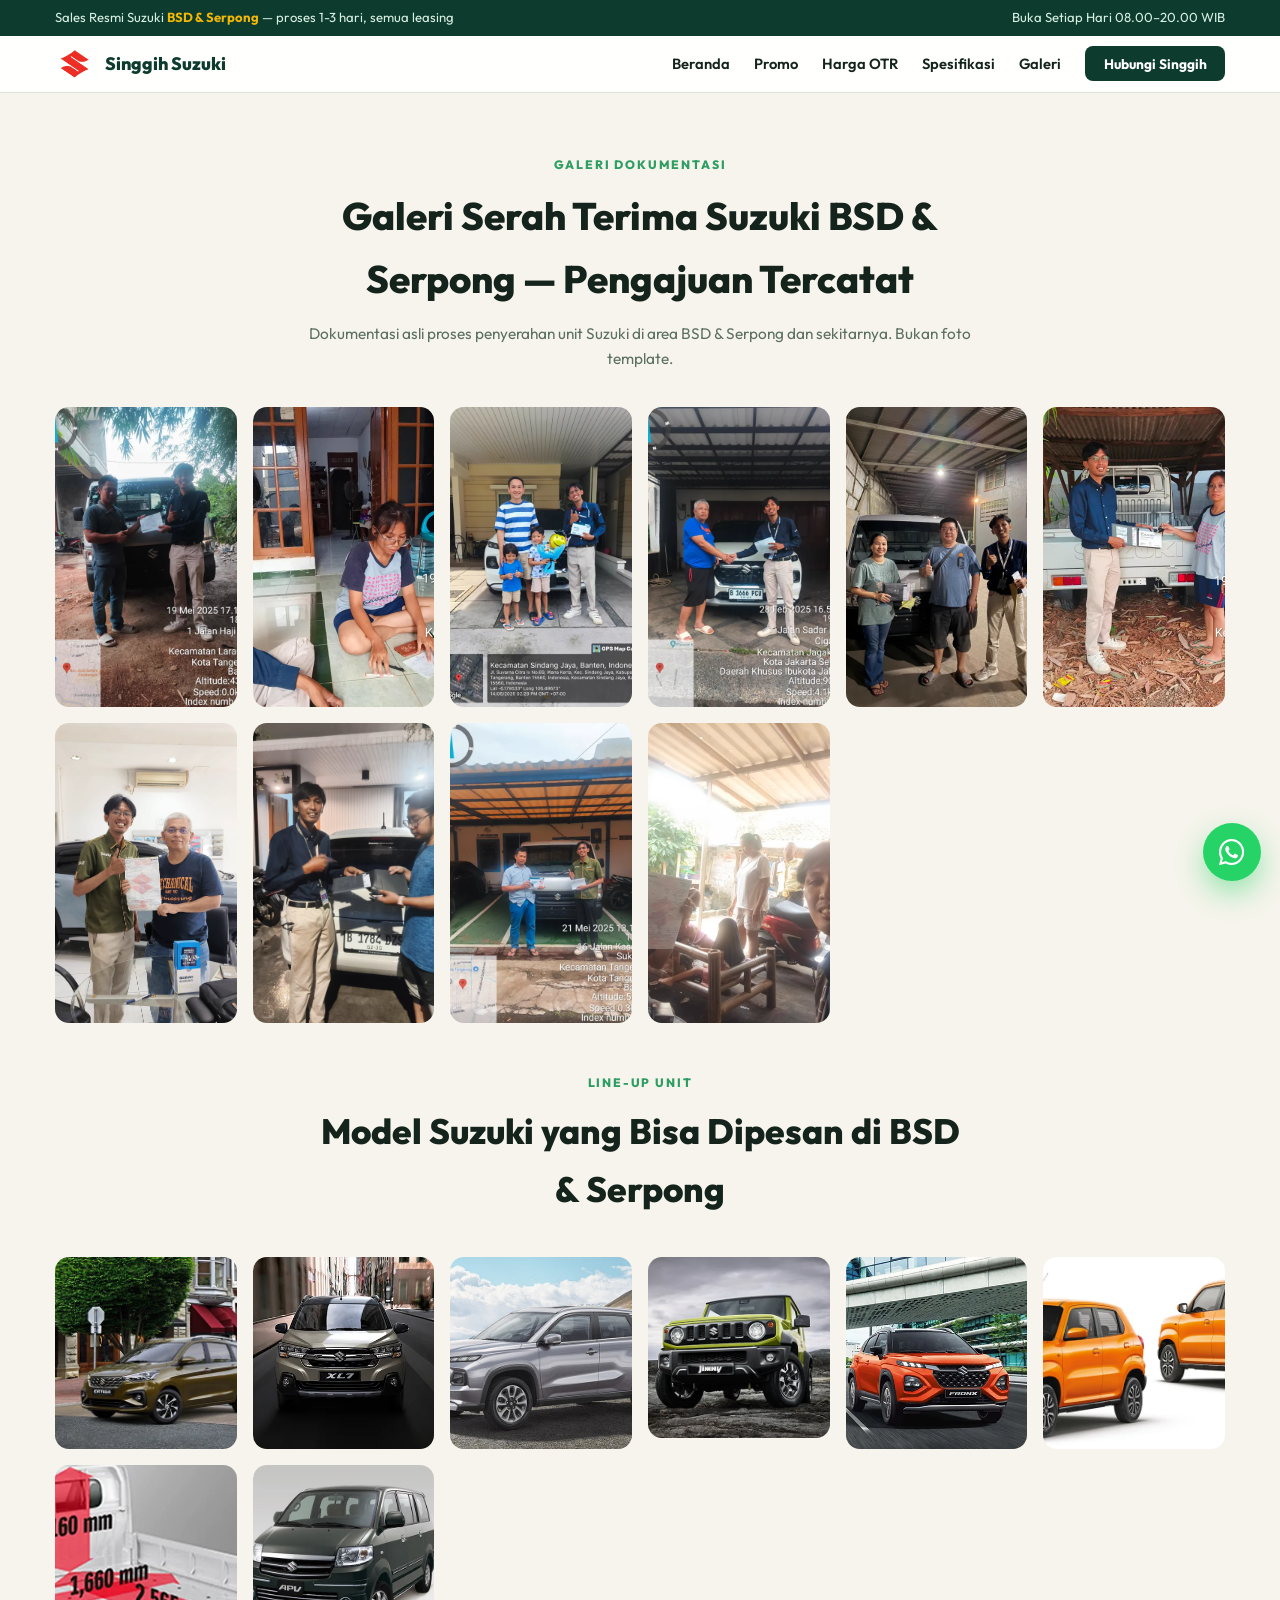
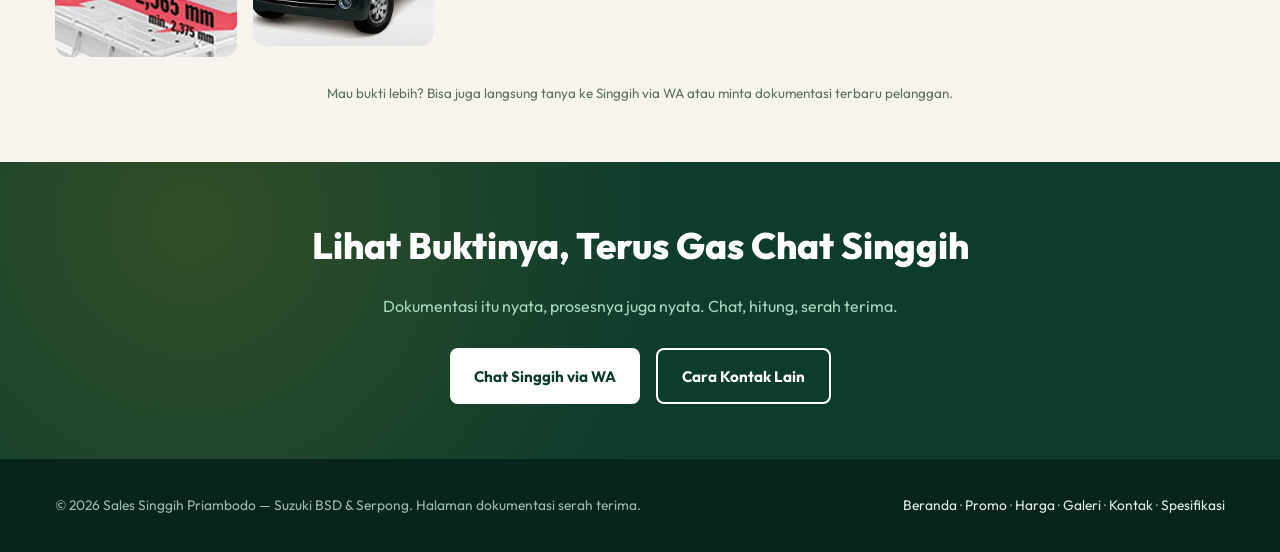
==== commit 2864702e: "feat: HD model photos, GTM tracking, landing page, speed & alt SEO" ====
--- a/galeri/index.html
+++ b/galeri/index.html
@@ -1,6 +1,11 @@
 <!DOCTYPE html>
 <html lang="id">
-<head>
+<head><!-- Google Tag Manager -->
+<script>(function(w,d,s,l,i){w[l]=w[l]||[];w[l].push({'gtm.start': new Date().getTime(),event:'gtm.js'});var f=d.getElementsByTagName(s)[0],j=d.createElement(s),dl=l!='dataLayer'?'&l='+l:'';j.async=true;j.src='https://www.googletagmanager.com/gtm.js?id='+i+dl;f.parentNode.insertBefore(j,f);})(window,document,'script','dataLayer','GTM-XXXXXXX');</script>
+<!-- End Google Tag Manager -->
+<!--GTM_HEAD_MARKER-->
+
+
     <meta charset="UTF-8" />
     <meta name="viewport" content="width=device-width, initial-scale=1.0, viewport-fit=cover"/>
     <meta name="theme-color" content="#08251d">
@@ -16,6 +21,10 @@
     <meta property="og:image" content="https://showroommobilsuzukigadingserpong.com/assets/img/singgih-bukti1.webp" />
     <meta property="og:url" content="https://showroommobilsuzukigadingserpong.com/galeri/" />
     <meta property="og:type" content="website" />
+    <meta name="twitter:card" content="summary_large_image" />
+    <meta name="twitter:title" content="Galeri Serah Terima Suzuki BSD &amp; Serpong - Singgih" />
+    <meta name="twitter:description" content="Dokumentasi asli serah terima unit Suzuki BSD &amp; Serpong. Bukti nyata bareng Singgih Priambodo." />
+    <meta name="twitter:image" content="https://showroommobilsuzukigadingserpong.com/assets/img/singgih-bukti1.webp" />
 
     <meta name="keywords" content="suzuki gading serpong, galeri suzuki gading serpong, serah terima suzuki gading serpong, suzuki jimny, suzuki xl7, suzuki fronx" />
 
@@ -39,7 +48,10 @@
     <link rel="stylesheet" href="/assets/css/style.css">
     <link rel="stylesheet" href="/assets/css/app-mobile.css">
 </head>
-<body>
+<body><!--GTM_NOSCRIPT_MARKER-->
+<noscript><iframe src="https://www.googletagmanager.com/ns.html?id=GTM-XXXXXXX"
+  height="0" width="0" style="display:none;visibility:hidden"></iframe></noscript>
+
 
     <div class="sg-topbar">
         <div class="sg-wrap">
@@ -90,13 +102,13 @@
             </div>
             <div class="sg-proof sg-reveal">
                 <img width="300" height="192" loading="lazy" src="/assets/img/singgih-ertiga-bsd.webp" alt="Suzuki Ertiga Hybrid kredit BSD &amp; Serpong Singgih" />
-                <img width="300" height="192" loading="lazy" src="/assets/img/singgih-xl7-bsd.webp" alt="Suzuki XL7 BSD &amp; Serpong Singgih" />
-                <img width="300" height="192" loading="lazy" src="/assets/img/singgih-grand-vitara-bsd.webp" alt="Suzuki Grand Vitara BSD &amp; Serpong Singgih" />
-                <img loading="lazy" src="/assets/img/singgih-jimny-bsd.webp" alt="Suzuki Jimny BSD &amp; Serpong Singgih" />
-                <img width="300" height="192" loading="lazy" src="/assets/img/singgih-fronx-bsd.webp" alt="Suzuki Fronx BSD &amp; Serpong Singgih" />
-                <img width="300" height="192" loading="lazy" src="/assets/img/singgih-s-presso-bsd.webp" alt="Suzuki S-Presso BSD &amp; Serpong Singgih" />
-                <img width="300" height="192" loading="lazy" src="/assets/img/singgih-carry-pickup-bsd.webp" alt="Suzuki Carry Pick Up BSD &amp; Serpong Singgih" />
-                <img loading="lazy" src="/assets/img/singgih-apv-bsd.webp" alt="Suzuki APV MPV BSD &amp; Serpong Singgih" />
+                <img width="300" height="192" loading="lazy" src="/assets/img/singgih-xl7-bsd.webp" alt="Suzuki XL7 kredit DP ringan BSD &amp; Serpong Singgih" />
+                <img width="300" height="192" loading="lazy" src="/assets/img/singgih-grand-vitara-bsd.webp" alt="Suzuki Grand Vitara kredit DP ringan BSD &amp; Serpong Singgih" />
+                <img loading="lazy" src="/assets/img/singgih-jimny-bsd.webp" alt="Suzuki Jimny kredit DP ringan BSD &amp; Serpong Singgih" />
+                <img width="300" height="192" loading="lazy" src="/assets/img/singgih-fronx-bsd.webp" alt="Suzuki Fronx kredit DP ringan BSD &amp; Serpong Singgih" />
+                <img width="300" height="192" loading="lazy" src="/assets/img/singgih-s-presso-bsd.webp" alt="Suzuki S-Presso kredit DP ringan BSD &amp; Serpong Singgih" />
+                <img width="300" height="192" loading="lazy" src="/assets/img/singgih-carry-pickup-bsd.webp" alt="Suzuki Carry Pick Up kredit DP ringan BSD &amp; Serpong Singgih" />
+                <img loading="lazy" src="/assets/img/singgih-apv-bsd.webp" alt="Suzuki APV kredit DP ringan BSD &amp; Serpong Singgih" />
             </div>
 
             <p class="sg-note" style="margin-top:1.6rem;">Mau bukti lebih? Bisa juga langsung tanya ke Singgih via WA atau minta dokumentasi terbaru pelanggan.</p>
@@ -166,5 +178,7 @@
     <a href="/harga/"><i class="bx bx-purchase-tag-alt"></i><span>Harga</span></a>
     <a href="/galeri/"><i class="bx bxs-photo-album"></i><span>Bukti</span></a>
 </nav>
-<script>(function(){var p=location.pathname;document.querySelectorAll('.sg-appbar a').forEach(function(a){if(a.pathname===p)a.classList.add('sg-on')});})();</script></body>
+<script>(function(){var p=location.pathname;document.querySelectorAll('.sg-appbar a').forEach(function(a){if(a.pathname===p)a.classList.add('sg-on')});})();</script><!--TRACK_JS_MARKER-->
+<script src="/assets/js/track.js" defer></script>
+</body>
 </html>
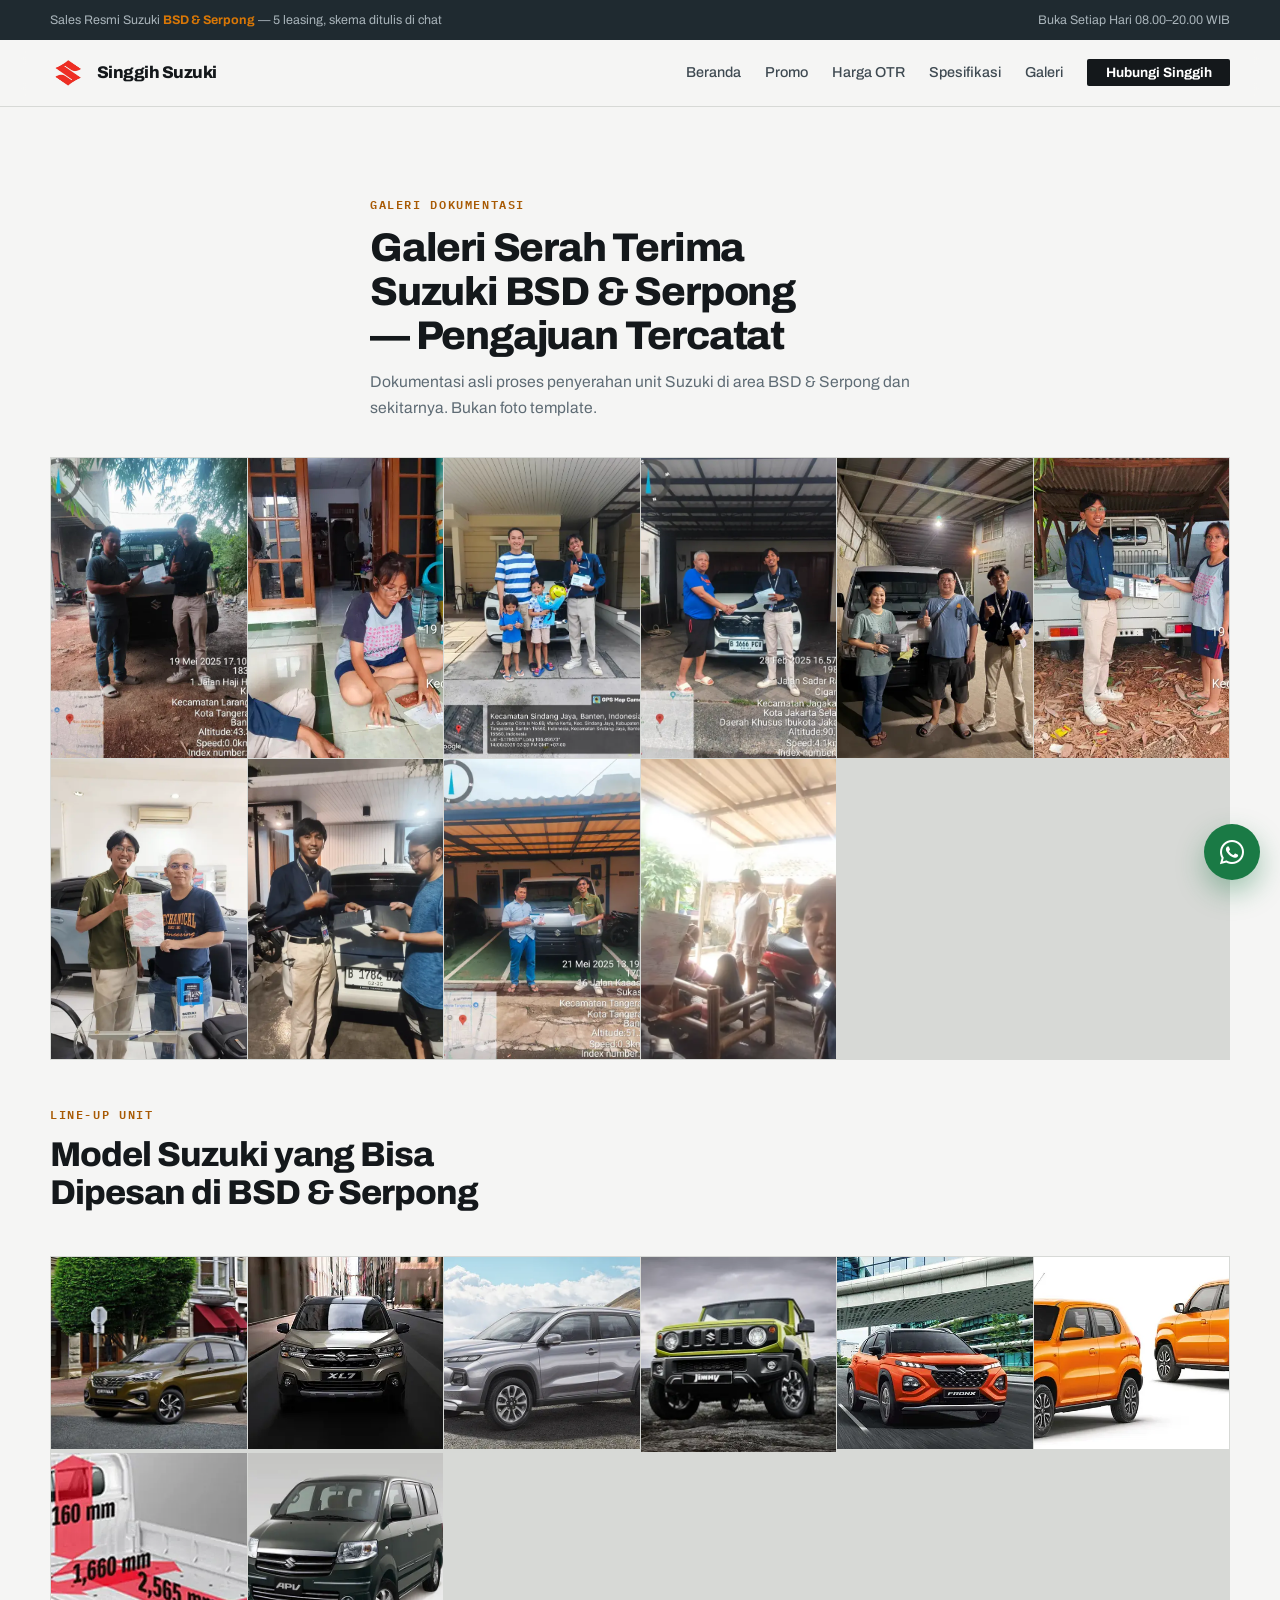
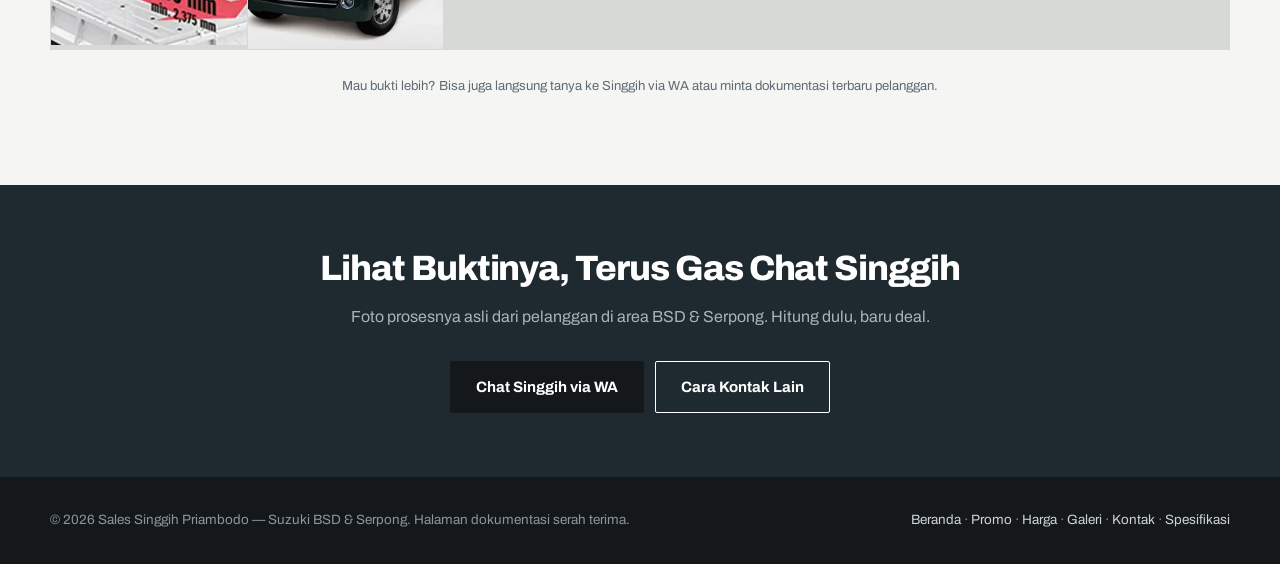
==== commit 55641b61: "fix: rombak tampilan credit terminal, hapus testimoni palsu & angka karangan Tampilan: - style.css d" ====
--- a/galeri/index.html
+++ b/galeri/index.html
@@ -1,7 +1,7 @@
 <!DOCTYPE html>
 <html lang="id">
 <head><!-- Google Tag Manager -->
-<script>(function(w,d,s,l,i){w[l]=w[l]||[];w[l].push({'gtm.start': new Date().getTime(),event:'gtm.js'});var f=d.getElementsByTagName(s)[0],j=d.createElement(s),dl=l!='dataLayer'?'&l='+l:'';j.async=true;j.src='https://www.googletagmanager.com/gtm.js?id='+i+dl;f.parentNode.insertBefore(j,f);})(window,document,'script','dataLayer','GTM-XXXXXXX');</script>
+<script>(function(w,d,s,l,i){w[l]=w[l]||[];w[l].push({'gtm.start': new Date().getTime(),event:'gtm.js'});var f=d.getElementsByTagName(s)[0],j=d.createElement(s),dl=l!='dataLayer'?'&l='+l:'';j.async=true;j.src='https://www.googletagmanager.com/gtm.js?id='+i+dl;f.parentNode.insertBefore(j,f);})(window,document,'script','dataLayer','GTM-NQ98NHSP');</script>
 <!-- End Google Tag Manager -->
 <!--GTM_HEAD_MARKER-->
 
@@ -43,19 +43,21 @@
 
     <link rel="preconnect" href="https://fonts.googleapis.com">
     <link rel="preconnect" href="https://fonts.gstatic.com" crossorigin>
+    <link href="https://fonts.googleapis.com/css2?family=Archivo:wght@400;500;600;700;800;900&family=IBM+Plex+Mono:wght@400;500;600&display=swap" rel="stylesheet" media="print" onload="this.media='all'">
+    <noscript><link href="https://fonts.googleapis.com/css2?family=Archivo:wght@400;500;600;700;800;900&family=IBM+Plex+Mono:wght@400;500;600&display=swap" rel="stylesheet"></noscript>
     <link href="https://fonts.googleapis.com/css2?family=Outfit:wght@400;500;600;700;800&display=swap" rel="stylesheet">
     <link href='https://unpkg.com/boxicons@2.1.4/css/boxicons.min.css' rel='stylesheet'>
     <link rel="stylesheet" href="/assets/css/style.css">
     <link rel="stylesheet" href="/assets/css/app-mobile.css">
 </head>
 <body><!--GTM_NOSCRIPT_MARKER-->
-<noscript><iframe src="https://www.googletagmanager.com/ns.html?id=GTM-XXXXXXX"
+<noscript><iframe src="https://www.googletagmanager.com/ns.html?id=GTM-NQ98NHSP"
   height="0" width="0" style="display:none;visibility:hidden"></iframe></noscript>
 
 
     <div class="sg-topbar">
         <div class="sg-wrap">
-            <span>Sales Resmi Suzuki <b>BSD &amp; Serpong</b> &mdash; proses 1-3 hari, semua leasing</span>
+            <span>Sales Resmi Suzuki <b>BSD &amp; Serpong</b> &mdash; 5 leasing, skema ditulis di chat</span>
             <span>Buka Setiap Hari 08.00&ndash;20.00 WIB</span>
         </div>
     </div>
@@ -118,7 +120,7 @@
     <section class="sg-contact">
         <div class="sg-wrap">
             <h2 class="sg-reveal">Lihat Buktinya, Terus Gas Chat Singgih</h2>
-            <p class="sg-reveal">Dokumentasi itu nyata, prosesnya juga nyata. Chat, hitung, serah terima.</p>
+            <p class="sg-reveal">Foto prosesnya asli dari pelanggan di area BSD &amp; Serpong. Hitung dulu, baru deal.</p>
             <div class="sg-contact-links sg-reveal">
                 <a class="sg-btn sg-btn-light" href="https://wa.me/6281233570268?text=hallo%20kak%20Singgih%2C%20mau%20tanya%20untuk%20unit%20suzukinya" target="_blank" rel="noopener">Chat Singgih via WA</a>
                 <a class="sg-btn sg-btn-line" href="/kontak/" style="border-color:#fff;color:#fff;">Cara Kontak Lain</a>
@@ -142,7 +144,7 @@
         "@context": "https://schema.org",
         "@type": "AutoDealer",
         "name": "Sales Suzuki BSD & Serpong - Singgih Priambodo",
-        "image": "https://showroommobilsuzukigadingserpong.com/assets/img/singgih-suzukigadingserpong.webp",
+        "image": "https://showroommobilsuzukigadingserpong.com/assets/img/singgih-suzukibsd.webp",
         "url": "https://showroommobilsuzukigadingserpong.com/",
         "telephone": "+6281233570268",
         "priceRange": "Rp 130.000.000 - Rp 500.000.000",
--- a/assets/css/style.css
+++ b/assets/css/style.css
@@ -1,190 +1,888 @@
+/* ==========================================================================
+   SINGGIH SUZUKI — BSD & SERPONG
+   Arah desain: "credit terminal". Permukaanpaperslate, garis teknis 1px,
+   angka tabular besar seperti angka di sheet spreadsheet, satu aksen
+   amber untuk interaksi. Radios hampir nol — tampilan alat, bukan kartu.
+
+   Token
+   --------------------------------------------------------------------------
+   Aksen amber #d97706 di atas #f5f5f4 = 4.6:1 (lolos untuk teksnormal).
+   Body #3f4a52 di atas #f5f5f4 = 8.9:1.
+   Mono dipakai khusus kolom angka supaya vertikal sejajar.
+   ========================================================================== */
+
 :root {
-    --sg-pine: #0d3b2e;
-    --sg-pine-deep: #08251d;
-    --sg-leaf: #2f9e63;
-    --sg-sun: #f2b705;
-    --sg-sand: #f6f4ec;
-    --sg-mist: #e9efe9;
-    --sg-ink: #14241c;
-    --sg-mute: #5c6f63;
-    --sg-line: #dbe4dc;
-}
-* { margin:0; padding:0; box-sizing:border-box; }
-html { scroll-behavior:smooth; }
-body { font-family:'Outfit', sans-serif; color:#2a352f; background:var(--sg-sand); line-height:1.65; }
-img { max-width:100%; display:block; }
-a { text-decoration:none; color:inherit; }
-.sg-wrap { width:92%; max-width:1170px; margin-inline:auto; }
-
-.sg-topbar { background:var(--sg-pine); color:#d8f0e3; font-size:.82rem; padding:.45rem 0; }
-.sg-topbar .sg-wrap { display:flex; justify-content:space-between; gap:12px; flex-wrap:wrap; }
-.sg-topbar b { color:var(--sg-sun); }
-
-.sg-nav { position:sticky; top:0; z-index:50; background:rgba(255,255,255,.94); backdrop-filter:blur(10px); border-bottom:1px solid var(--sg-line); }
-.sg-nav .sg-wrap { display:flex; align-items:center; justify-content:space-between; padding:.8rem 0; }
-.sg-brand { display:flex; align-items:center; gap:.6rem; font-weight:800; font-size:1.12rem; color:var(--sg-pine); }
-.sg-brand img { height:30px; width:auto; }
-.sg-menu { display:flex; gap:1.5rem; list-style:none; font-weight:600; font-size:.92rem; }
-.sg-menu a { color:var(--sg-ink); transition:.25s; }
-.sg-menu a:hover { color:var(--sg-leaf); }
-.sg-cta { background:var(--sg-pine); color:#fff; padding:.55rem 1.15rem; border-radius:8px; font-weight:700; font-size:.86rem; transition:.25s; }
-.sg-cta:hover { background:var(--sg-leaf); }
-.sg-burger { display:none; background:none; border:0; font-size:1.6rem; color:var(--sg-pine); cursor:pointer; }
-
-.sg-hero { padding:3.2rem 0 3.8rem; position:relative; overflow:hidden; }
-.sg-hero::before { content:""; position:absolute; right:-180px; top:-180px; width:460px; height:460px; border-radius:50%; background:radial-gradient(circle, rgba(47,158,99,.18), transparent 62%); }
-.sg-hero .sg-wrap { display:grid; grid-template-columns:1.05fr .95fr; gap:2.8rem; align-items:center; position:relative; z-index:1; }
-.sg-badge { display:inline-block; background:var(--sg-mist); color:var(--sg-pine); border:1px solid var(--sg-line); border-radius:8px; padding:.32rem .95rem; font-size:.8rem; font-weight:700; margin-bottom:1.1rem; }
-.sg-hero h1 { font-size:clamp(1.9rem,4.4vw,3.05rem); font-weight:800; color:var(--sg-ink); line-height:1.16; margin-bottom:1rem; }
-.sg-hero h1 span { color:var(--sg-leaf); }
-.sg-hero p { color:var(--sg-mute); max-width:52ch; margin-bottom:1.7rem; }
-.sg-actions { display:flex; gap:.9rem; flex-wrap:wrap; }
-.sg-btn { display:inline-flex; align-items:center; gap:.5rem; padding:.85rem 1.5rem; border-radius:8px; font-weight:700; font-size:.95rem; transition:.25s; }
-.sg-btn-wa { background:#25d366; color:#fff; }
-.sg-btn-wa:hover { transform:translateY(-2px); box-shadow:0 10px 24px rgba(37,211,102,.35); }
-.sg-btn-line { border:2px solid var(--sg-pine); color:var(--sg-pine); }
-.sg-btn-line:hover { background:var(--sg-pine); color:#fff; }
-.sg-hero-media { position:relative; }
-.sg-hero-media > img { border-radius:8px 44px 8px 44px; box-shadow:0 24px 60px rgba(13,59,46,.22); aspect-ratio:4/3.4; object-fit:cover; }
-.sg-hero-tag { position:absolute; left:-1rem; bottom:1.5rem; background:var(--sg-pine); color:#fff; border-radius:10px; box-shadow:0 14px 34px rgba(13,59,46,.3); padding:.75rem 1.2rem; display:flex; gap:.75rem; align-items:center; }
-.sg-hero-tag b { font-size:1.3rem; color:var(--sg-sun); display:block; line-height:1.1; }
-.sg-hero-tag small { font-size:.78rem; opacity:.9; }
-
-.sg-stats { background:var(--sg-pine-deep); color:#fff; }
-.sg-stats .sg-wrap { display:grid; grid-template-columns:repeat(3,1fr); gap:1rem; padding:1.5rem 0; text-align:center; }
-.sg-stats b { font-size:1.35rem; color:var(--sg-sun); display:block; }
-.sg-stats small { font-size:.84rem; opacity:.9; }
-
-.sg-sec { padding:3.6rem 0; }
-.sg-sec-head { text-align:center; max-width:650px; margin:0 auto 2.4rem; }
-.sg-eyebrow { text-transform:uppercase; letter-spacing:.15em; font-size:.76rem; font-weight:800; color:var(--sg-leaf); }
-.sg-sec-head h2 { font-size:clamp(1.55rem,3vw,2.2rem); color:var(--sg-ink); font-weight:800; margin:.5rem 0 .6rem; }
-.sg-sec-head p { color:var(--sg-mute); font-size:.96rem; }
-
-.sg-cards { display:grid; grid-template-columns:repeat(auto-fit,minmax(240px,1fr)); gap:1.2rem; }
-.sg-card { background:#fff; border:1px solid var(--sg-line); border-left:4px solid var(--sg-leaf); border-radius:12px; padding:1.4rem 1.3rem; transition:.28s; }
-.sg-card:hover { transform:translateY(-5px); box-shadow:0 16px 34px rgba(13,59,46,.12); }
-.sg-card i { font-style:normal; font-size:1.3rem; }
-.sg-card b { display:block; color:var(--sg-ink); font-size:1.02rem; margin:.7rem 0 .3rem; }
-.sg-card p { font-size:.88rem; color:var(--sg-mute); }
-
-.sg-models { display:grid; grid-template-columns:repeat(auto-fit,minmax(250px,1fr)); gap:1.2rem; }
-.sg-model-card { background:#fff; border:1px solid var(--sg-line); border-radius:14px; overflow:hidden; display:flex; flex-direction:column; transition:.28s; }
-.sg-model-card:hover { transform:translateY(-5px); box-shadow:0 18px 38px rgba(13,59,46,.14); }
-.sg-model-card img { aspect-ratio:16/10; object-fit:cover; width:100%; }
-.sg-model-card-body { padding:1.1rem 1.2rem 1.3rem; display:flex; flex-direction:column; gap:.6rem; flex:1; }
-.sg-model-card-body h3 { font-size:1.08rem; color:var(--sg-ink); font-weight:800; }
-.sg-model-card-body ul { list-style:none; display:flex; flex-wrap:wrap; gap:.35rem .9rem; font-size:.82rem; color:var(--sg-mute); }
-.sg-model-card-body ul li::before { content:"✓ "; color:var(--sg-leaf); font-weight:800; }
-.sg-model-card-body a { margin-top:auto; background:var(--sg-pine); color:#fff; text-align:center; padding:.6rem; border-radius:8px; font-weight:700; font-size:.85rem; transition:.25s; }
-.sg-model-card-body a:hover { background:var(--sg-leaf); }
-.sg-link-more { text-align:center; margin-top:1.6rem; }
-
-.sg-achieve { display:grid; grid-template-columns:.9fr 1.1fr; gap:2.4rem; align-items:center; background:#fff; border:1px solid var(--sg-line); border-radius:20px; padding:2rem; }
-.sg-achieve img { border-radius:14px; object-fit:cover; width:100%; max-height:340px; }
-.sg-achieve h3 { color:var(--sg-ink); font-size:1.35rem; font-weight:800; margin-bottom:.7rem; }
-.sg-achieve p { color:var(--sg-mute); font-size:.94rem; margin-bottom:1rem; }
-.sg-achieve ul { list-style:none; display:grid; gap:.5rem; font-size:.9rem; color:var(--sg-ink); }
-.sg-achieve ul li::before { content:"★ "; color:var(--sg-sun); font-weight:800; }
-
-.sg-proof { display:grid; grid-template-columns:repeat(auto-fit,minmax(180px,1fr)); gap:1rem; }
-.sg-proof img { width:100%; aspect-ratio:1/1; object-fit:cover; border-radius:14px; transition:.3s; }
-.sg-proof img:hover { transform:scale(1.03); box-shadow:0 16px 36px rgba(13,59,46,.2); }
-
-.sg-list { display:flex; flex-direction:column; gap:.8rem; }
-.sg-model-row { display:flex; align-items:center; justify-content:space-between; gap:1rem; flex-wrap:wrap; background:#fff; border:1px solid var(--sg-line); border-radius:12px; padding:1.1rem 1.3rem; transition:.25s; }
-.sg-model-row:hover { border-color:var(--sg-leaf); box-shadow:0 10px 24px rgba(13,59,46,.1); }
-.sg-model-row h2 { font-size:1.05rem; color:var(--sg-ink); font-weight:800; }
-.sg-model-row ul { list-style:none; display:flex; gap:1rem; flex-wrap:wrap; font-size:.85rem; color:var(--sg-mute); }
-.sg-model-row ul li::before { content:"✓ "; color:var(--sg-leaf); font-weight:800; }
-.sg-model-row a { background:var(--sg-pine); color:#fff; padding:.55rem 1.1rem; border-radius:8px; font-weight:700; font-size:.85rem; white-space:nowrap; transition:.25s; }
-.sg-model-row a:hover { background:var(--sg-leaf); }
-.sg-model-row img { width:104px; height:68px; object-fit:cover; border-radius:8px; flex:0 0 auto; }
-.sg-thumb { width:52px; height:36px; object-fit:cover; border-radius:6px; vertical-align:middle; margin-right:.5rem; display:inline-block; }
-
-.sg-banner { display:grid; grid-template-columns:repeat(auto-fit,minmax(220px,1fr)); gap:1rem; margin:0 auto 2.2rem; }
-.sg-banner div { background:#fff; border:1px solid var(--sg-line); border-top:3px solid var(--sg-sun); border-radius:12px; padding:1.2rem; text-align:center; }
-.sg-banner b { color:var(--sg-pine); font-size:1.05rem; display:block; margin-bottom:.3rem; }
-.sg-banner span { color:var(--sg-mute); font-size:.85rem; }
-
-.sg-price { background:#fff; }
-.sg-price table { width:100%; border-collapse:collapse; background:#fff; border-radius:14px; overflow:hidden; box-shadow:0 10px 30px rgba(13,59,46,.08); }
-.sg-price th { background:var(--sg-pine); color:#fff; text-align:left; padding:.9rem 1.1rem; font-size:.9rem; }
-.sg-price td { padding:.85rem 1.1rem; border-bottom:1px solid var(--sg-mist); font-size:.93rem; vertical-align:middle; }
-.sg-price tr:nth-child(even) td { background:#f7faf7; }
-.sg-price td:first-child { font-weight:600; color:var(--sg-ink); white-space:nowrap; }
-.sg-price tbody tr:hover td { background:var(--sg-mist); }
-.sg-note { margin-top:1rem; font-size:.84rem; color:var(--sg-mute); text-align:center; }
-
-.sg-calc { background:#fff; border:1px solid var(--sg-line); border-radius:14px; padding:1.6rem 1.5rem; max-width:600px; margin:0 auto; }
-.sg-calc label { display:block; font-size:.84rem; font-weight:600; color:var(--sg-mute); margin:.8rem 0 .35rem; }
-.sg-calc input, .sg-calc select { width:100%; padding:.7rem .9rem; border:1px solid var(--sg-line); border-radius:8px; font:inherit; background:var(--sg-sand); }
-.sg-calc .sg-btn { margin-top:1.2rem; width:100%; justify-content:center; border:0; cursor:pointer; }
-.sg-calc-out { margin-top:1.2rem; background:var(--sg-mist); border-radius:10px; padding:1rem 1.1rem; font-size:.92rem; line-height:1.9; color:var(--sg-ink); }
-.sg-calc-out b { color:var(--sg-pine); }
-
-.sg-local { display:grid; grid-template-columns:1fr 1fr; gap:2rem; align-items:center; }
-.sg-local-card { background:#fff; border-radius:16px; padding:1.8rem; border:1px solid var(--sg-line); }
-.sg-local-card h3 { color:var(--sg-ink); font-size:1.25rem; margin-bottom:1rem; }
-.sg-local-card p { font-size:.92rem; color:var(--sg-mute); margin-bottom:.6rem; display:flex; gap:.6rem; }
-.sg-local-card i { color:var(--sg-leaf); font-size:1.2rem; line-height:1; }
-.sg-local-map { border-radius:16px; overflow:hidden; box-shadow:0 16px 40px rgba(13,59,46,.16); line-height:0; }
-.sg-local-map iframe { width:100%; height:100%; min-height:330px; border:0; }
-
-.sg-contact { background:var(--sg-pine); position:relative; overflow:hidden; }
-.sg-contact::before { content:""; position:absolute; inset:0; background:radial-gradient(circle at 15% 20%, rgba(242,183,5,.16), transparent 45%); }
-.sg-contact .sg-wrap { position:relative; text-align:center; padding:3.4rem 0; max-width:730px; }
-.sg-contact h2 { color:#fff; font-size:clamp(1.6rem,3.2vw,2.3rem); font-weight:800; }
-.sg-contact p { color:#a8d9c0; margin:1rem 0 1.8rem; }
-.sg-contact-links { display:flex; gap:1rem; justify-content:center; flex-wrap:wrap; }
-.sg-btn-light { background:#fff; color:var(--sg-pine); }
-.sg-btn-light:hover { transform:translateY(-2px); box-shadow:0 10px 24px rgba(0,0,0,.25); }
-
-.sg-foot { background:var(--sg-pine-deep); color:#9fb8ac; padding:2.2rem 0; font-size:.86rem; }
-.sg-foot .sg-wrap { display:flex; justify-content:space-between; gap:1.4rem; flex-wrap:wrap; }
-.sg-foot a { color:#dff0e7; }
-
-.sg-wa-float { position:fixed; right:1.2rem; bottom:1.2rem; z-index:60; width:58px; height:58px; border-radius:50%; background:#25d366; color:#fff; display:grid; place-items:center; box-shadow:0 12px 28px rgba(37,211,102,.45); transition:.25s; }
-.sg-wa-float:hover { transform:scale(1.08); }
-.sg-wa-float .bx { font-size:34px; line-height:1; color:#fff; }
-
-.sg-reveal { opacity:0; transform:translateY(22px); transition:opacity .8s ease, transform .8s ease; }
-.sg-reveal.sg-in { opacity:1; transform:none; }
-
-.sg-page-head { text-align:center; max-width:670px; margin:0 auto 2.2rem; }
-.sg-page-head h1 { font-size:clamp(1.7rem,3.2vw,2.4rem); color:var(--sg-ink); font-weight:800; margin:.5rem 0 .6rem; }
-.sg-page-head p { color:var(--sg-mute); font-size:.96rem; }
-
-@media (max-width:900px) {
-    .sg-hero .sg-wrap { grid-template-columns:1fr; }
-    .sg-hero-media { order:-1; }
-    .sg-menu { display:none; position:absolute; top:100%; left:0; right:0; background:#fff; flex-direction:column; padding:1rem 6%; border-bottom:1px solid var(--sg-line); box-shadow:0 24px 40px rgba(13,59,46,.16); }
-    .sg-menu.sg-open { display:flex; }
-    .sg-burger { display:block; }
-    .sg-stats .sg-wrap { grid-template-columns:1fr; gap:.8rem; }
-    .sg-achieve { grid-template-columns:1fr; }
-    .sg-local { grid-template-columns:1fr; }
-}
-@media (max-width:520px) {
-    .sg-topbar .sg-wrap { justify-content:center; }
-}
-
-.sg-urgency { margin-top:.9rem; background:var(--sg-mist); border:1px dashed var(--sg-leaf); border-radius:12px; padding:.65rem 1rem; font-size:.88rem; color:var(--sg-ink); display:inline-block; }
-.sg-urgency b { color:#b45309; font-weight:800; }
-
-.sg-reviews { display:grid; grid-template-columns:repeat(auto-fit,minmax(250px,1fr)); gap:1.2rem; }
-.sg-review { margin:0; background:var(--sg-sand); border:1px solid var(--sg-line); border-radius:16px; padding:1.3rem 1.25rem; display:flex; flex-direction:column; gap:.7rem; transition:.25s; }
-.sg-review:hover { transform:translateY(-4px); box-shadow:0 16px 34px rgba(13,59,46,.1); }
-.sg-rate { color:#d97706; letter-spacing:.15em; font-size:.95rem; }
-.sg-review blockquote { margin:0; color:#3c4f44; font-size:.92rem; line-height:1.75; font-style:italic; }
-.sg-review figcaption b { display:block; color:var(--sg-ink); font-size:.94rem; }
-.sg-review figcaption small { color:var(--sg-mute); font-size:.8rem; }
-
-.sg-quiz { background:var(--sg-sand); border:1px solid var(--sg-line); border-radius:18px; padding:1.6rem 1.5rem; max-width:600px; margin:0 auto; }
-.sg-quiz label { display:block; font-size:.84rem; font-weight:700; color:var(--sg-mute); margin:.9rem 0 .35rem; }
-.sg-quiz select { width:100%; padding:.7rem .9rem; border:1px solid var(--sg-line); border-radius:10px; font:inherit; background:#fff; }
-.sg-quiz .sg-btn { margin-top:1.3rem; width:100%; justify-content:center; border:0; cursor:pointer; }
-.sg-quiz-out { display:none; margin-top:1.2rem; background:#fff; border-left:4px solid var(--sg-sun); border-radius:12px; padding:1rem 1.1rem; font-size:.92rem; line-height:1.8; color:var(--sg-ink); }
-
-.sg-chips { display:flex; flex-wrap:wrap; gap:.7rem; justify-content:center; }
-.sg-chips span { background:var(--sg-mist); border:1.5px solid var(--sg-leaf); color:var(--sg-pine); font-weight:700; font-size:.86rem; padding:.5rem 1.15rem; border-radius:999px; }
+    --sg-paper: #f5f5f4;
+    --sg-card: #ffffff;
+    --sg-ink: #14181b;
+    --sg-body: #3f4a52;
+    --sg-mute: #5f6c75;
+    --sg-line: #d7d9d6;
+    --sg-line-2: #e6e7e4;
+    --sg-tint: #eeeeec;
+
+    --sg-accent: #d97706;
+    --sg-text: #a85a04;
+    --sg-accent-deep: #a85a04;
+    --sg-accent-ink: #ffffff;
+    --sg-slate: #1f2a30;
+    --sg-wa: #1a7a45;
+
+    --sg-r-sm: 2px;
+    --sg-r-md: 4px;
+
+    --sg-gutter: clamp(1rem, 4vw, 2rem);
+    --sg-sec-y: clamp(3.25rem, 7vw, 5.5rem);
+
+    --sg-ease: cubic-bezier(.2, .6, .25, 1);
+    --sg-dur: 180ms;
+    --sg-ease-reveal: cubic-bezier(.16, 1, .3, 1);
+}
+
+*, *::before, *::after { box-sizing: border-box; }
+
+html {
+    scroll-behavior: smooth;
+    -webkit-text-size-adjust: 100%;
+    scroll-padding-top: 88px;
+}
+
+body {
+    margin: 0;
+    font-family: 'Archivo', system-ui, -apple-system, 'Segoe UI', sans-serif;
+    font-size: 1rem;
+    line-height: 1.66;
+    color: var(--sg-body);
+    background: var(--sg-paper);
+    -webkit-font-smoothing: antialiased;
+}
+
+h1, h2, h3, h4 {
+    font-family: 'Archivo', sans-serif;
+    color: var(--sg-ink);
+    font-weight: 800;
+    line-height: 1.1;
+    letter-spacing: -.03em;
+    margin: 0;
+    text-wrap: balance;
+}
+
+p { margin: 0; }
+img { max-width: 100%; display: block; }
+ul, ol { margin: 0; padding: 0; }
+table { border-collapse: collapse; width: 100%; }
+a { color: inherit; text-decoration: none; }
+button, input, select, textarea { font: inherit; color: inherit; }
+
+/* Angka = data, pakai tabular + mono supaya kolom bisa dibandingkan mata */
+table, .sg-stats, .sg-banner, .sg-tbl, .sg-calc-out, .sg-calc,
+.sg-note, .sg-chip, .sg-model-card-body ul, .sg-model-row ul,
+.sg-price-note, .sg-paket-note {
+    font-variant-numeric: tabular-nums;
+}
+
+:where(a, button, select, input, summary, [tabindex]):focus-visible {
+    outline: 2px solid var(--sg-accent);
+    outline-offset: 2px;
+    border-radius: var(--sg-r-sm);
+}
+
+.sg-wrap { width: min(100% - var(--sg-gutter) * 2, 1180px); margin-inline: auto; }
+
+/* ---------------------------------------------------------------- topbar */
+.sg-topbar {
+    background: var(--sg-slate);
+    color: #a9b4ba;
+    font-size: .78rem;
+}
+.sg-topbar .sg-wrap {
+    display: flex;
+    justify-content: space-between;
+    gap: .6rem 1.5rem;
+    flex-wrap: wrap;
+    padding-block: .6rem;
+}
+.sg-topbar b { color: var(--sg-accent); font-weight: 700; }
+
+/* ------------------------------------------------------------------- nav */
+.sg-nav {
+    position: sticky;
+    top: 0;
+    z-index: 60;
+    background: color-mix(in srgb, var(--sg-paper) 90%, transparent);
+    backdrop-filter: blur(12px);
+    -webkit-backdrop-filter: blur(12px);
+    border-bottom: 1px solid var(--sg-line);
+}
+.sg-nav .sg-wrap {
+    display: flex;
+    align-items: center;
+    justify-content: space-between;
+    gap: 1rem;
+    min-height: 66px;
+}
+.sg-brand {
+    display: inline-flex;
+    align-items: center;
+    gap: .6rem;
+    font-family: 'Archivo', sans-serif;
+    font-weight: 800;
+    font-size: 1.06rem;
+    letter-spacing: -.03em;
+    color: var(--sg-ink);
+}
+.sg-brand img { height: 28px; width: auto; }
+
+.sg-menu {
+    display: flex;
+    align-items: center;
+    gap: clamp(.85rem, 2vw, 1.5rem);
+    list-style: none;
+    font-size: .9rem;
+    font-weight: 500;
+}
+.sg-menu a {
+    position: relative;
+    color: var(--sg-body);
+    padding-block: .35rem;
+    transition: color var(--sg-dur) var(--sg-ease);
+}
+.sg-menu a::after {
+    content: '';
+    position: absolute;
+    left: 0; bottom: 0;
+    width: 100%; height: 2px;
+    background: var(--sg-accent);
+    transform: scaleX(0);
+    transform-origin: left;
+    transition: transform var(--sg-dur) var(--sg-ease);
+}
+.sg-menu a:hover { color: var(--sg-ink); }
+.sg-menu a:hover::after { transform: scaleX(1); }
+
+.sg-cta {
+    background: var(--sg-ink);
+    color: #fff;
+    padding: .6rem 1.15rem;
+    border-radius: var(--sg-r-sm);
+    font-weight: 700;
+    font-size: .85rem;
+    transition: background var(--sg-dur) var(--sg-ease);
+}
+.sg-cta::after { display: none; }
+.sg-cta:hover { background: var(--sg-accent); }
+
+.sg-burger {
+    display: none;
+    width: 44px; height: 44px;
+    align-items: center; justify-content: center;
+    background: none;
+    border: 1px solid var(--sg-line);
+    border-radius: var(--sg-r-sm);
+    font-size: 1.4rem; line-height: 1;
+    color: var(--sg-ink);
+    cursor: pointer;
+}
+
+/* ------------------------------------------------------------------ hero */
+.sg-hero { padding-block: clamp(2.5rem, 6vw, 4.5rem) clamp(2rem, 5vw, 3.5rem); }
+.sg-hero .sg-wrap {
+    display: grid;
+    grid-template-columns: 1.02fr .98fr;
+    gap: clamp(1.75rem, 4vw, 3.5rem);
+    align-items: center;
+}
+
+.sg-badge {
+    display: inline-flex;
+    align-items: center;
+    gap: .5rem;
+    padding: .4rem .9rem;
+    background: var(--sg-card);
+    border: 1px solid var(--sg-line);
+    border-left: 3px solid var(--sg-accent);
+    border-radius: var(--sg-r-sm);
+    font-size: .77rem;
+    font-weight: 600;
+    color: var(--sg-ink);
+    margin-bottom: 1.3rem;
+}
+
+.sg-hero h1 { font-size: clamp(2rem, 5.4vw, 3.35rem); margin-bottom: 1.1rem; }
+.sg-hero h1 span { color: var(--sg-accent); }
+.sg-hero p { max-width: 54ch; font-size: 1.03rem; margin-bottom: 1.9rem; }
+.sg-actions { display: flex; gap: .7rem; flex-wrap: wrap; }
+
+/* ---------------------------------------------------------------- button */
+.sg-btn {
+    display: inline-flex;
+    align-items: center;
+    justify-content: center;
+    gap: .55rem;
+    min-height: 50px;
+    padding: .8rem 1.55rem;
+    border: 1px solid transparent;
+    border-radius: var(--sg-r-sm);
+    font-family: 'Archivo', sans-serif;
+    font-weight: 700;
+    font-size: .94rem;
+    cursor: pointer;
+    transition: background var(--sg-dur) var(--sg-ease),
+                border-color var(--sg-dur) var(--sg-ease),
+                color var(--sg-dur) var(--sg-ease);
+}
+.sg-btn-wa { background: var(--sg-wa); color: #fff; }
+.sg-btn-wa:hover { background: #145f37; }
+.sg-btn-line { border-color: var(--sg-ink); color: var(--sg-ink); background: transparent; }
+.sg-btn-line:hover { background: var(--sg-ink); color: var(--sg-paper); }
+.sg-btn-ghost { border-color: var(--sg-line); color: var(--sg-body); background: var(--sg-card); }
+.sg-btn-ghost:hover { border-color: var(--sg-ink); color: var(--sg-ink); }
+.sg-btn-light { background: var(--sg-ink); color: #fff; }
+.sg-btn-light:hover { background: var(--sg-accent); }
+
+/* ----------------------------------------------------------------- media */
+.sg-hero-media { position: relative; }
+.sg-hero-media > img {
+    width: 100%;
+    aspect-ratio: 4 / 3.1;
+    object-fit: cover;
+    border-radius: var(--sg-r-sm);
+    border: 1px solid var(--sg-line);
+}
+.sg-hero-tag {
+    position: absolute;
+    left: -.5rem;
+    bottom: 1.25rem;
+    padding: .7rem 1.1rem;
+    background: var(--sg-slate);
+    color: #fff;
+    border-radius: var(--sg-r-sm);
+    box-shadow: 0 12px 28px rgba(31, 42, 48, .3);
+}
+.sg-hero-tag b {
+    display: block;
+    font-family: 'IBM Plex Mono', monospace;
+    font-size: 1.15rem;
+    font-weight: 600;
+    color: var(--sg-accent);
+    line-height: 1.2;
+}
+.sg-hero-tag small { font-size: .76rem; color: #a9b4ba; }
+
+/* ---------------------------------------------------------------- stats */
+.sg-stats { background: var(--sg-slate); color: #fff; }
+.sg-stats .sg-wrap {
+    display: grid;
+    grid-template-columns: repeat(3, 1fr);
+    gap: 1px;
+    background: #35434b;
+}
+.sg-stats .sg-wrap > div { background: var(--sg-slate); padding: 1.4rem 1rem; text-align: center; }
+.sg-stats b {
+    display: block;
+    font-family: 'IBM Plex Mono', monospace;
+    font-size: clamp(1.1rem, 2.5vw, 1.45rem);
+    font-weight: 600;
+    color: var(--sg-accent);
+    letter-spacing: -.02em;
+}
+.sg-stats small { font-size: .82rem; color: #a9b4ba; }
+
+/* --------------------------------------------------------------- sections */
+.sg-sec { padding-block: var(--sg-sec-y); }
+.sg-sec-head { max-width: 62ch; margin-bottom: clamp(1.75rem, 4vw, 2.75rem); }
+.sg-eyebrow {
+    display: block;
+    font-family: 'IBM Plex Mono', monospace;
+    font-size: .72rem;
+    font-weight: 600;
+    letter-spacing: .14em;
+    text-transform: uppercase;
+    color: var(--sg-text);
+    margin-bottom: .75rem;
+}
+.sg-sec-head h2 { font-size: clamp(1.5rem, 3.4vw, 2.15rem); margin-bottom: .7rem; }
+.sg-sec-head p { font-size: .98rem; color: var(--sg-mute); }
+
+/* ----------------------------------------------------------------- cards */
+.sg-cards {
+    display: grid;
+    grid-template-columns: repeat(auto-fit, minmax(230px, 1fr));
+    gap: 1px;
+    background: var(--sg-line);
+    border: 1px solid var(--sg-line);
+}
+.sg-card {
+    background: var(--sg-card);
+    padding: 1.45rem 1.35rem;
+    transition: background var(--sg-dur) var(--sg-ease);
+}
+.sg-card:hover { background: var(--sg-tint); }
+.sg-card i { font-style: normal; font-size: 1.25rem; line-height: 1; display: block; margin-bottom: .8rem; }
+.sg-card b {
+    display: block;
+    font-family: 'Archivo', sans-serif;
+    font-weight: 700;
+    font-size: 1rem;
+    color: var(--sg-ink);
+    margin-bottom: .3rem;
+}
+.sg-card p { font-size: .89rem; color: var(--sg-mute); }
+
+/* --------------------------------------------------------- band (2 kolom) */
+.sg-band {
+    display: grid;
+    grid-template-columns: .85fr 1.15fr;
+    gap: 0;
+    background: var(--sg-card);
+    border: 1px solid var(--sg-line);
+}
+.sg-band-img { line-height: 0; background: var(--sg-tint); }
+.sg-band-img img { width: 100%; height: 100%; min-height: 280px; object-fit: cover; }
+.sg-band-main { padding: 1.9rem; }
+.sg-band-head { margin-bottom: .9rem; }
+.sg-band-head h3 { font-size: 1.3rem; font-weight: 800; }
+.sg-band-num {
+    display: inline-block;
+    font-family: 'IBM Plex Mono', monospace;
+    font-size: .72rem;
+    font-weight: 500;
+    letter-spacing: .12em;
+    color: var(--sg-accent);
+    margin-bottom: .5rem;
+}
+.sg-band-main p { font-size: .95rem; margin-bottom: 1.1rem; }
+.sg-band-main ul { list-style: none; display: grid; gap: .55rem; font-size: .92rem; }
+.sg-band-main ul li { display: flex; gap: .6rem; }
+.sg-band-main ul li::before { content: '\2192'; color: var(--sg-accent); font-weight: 700; flex: 0 0 auto; }
+
+/* --------------------------------------------------------- paket (promo) */
+.sg-paket {
+    background: var(--sg-card);
+    border: 1px solid var(--sg-line);
+    padding: 1.35rem 1.3rem;
+}
+.sg-paket-title {
+    display: flex;
+    align-items: center;
+    gap: .6rem;
+    font-family: 'Archivo', sans-serif;
+    font-weight: 700;
+    font-size: 1rem;
+    color: var(--sg-ink);
+    margin-bottom: .9rem;
+}
+.sg-paket-title i { font-style: normal; font-size: 1.2rem; }
+.sg-paket ul { list-style: none; display: flex; flex-direction: column; gap: .45rem; font-size: .89rem; }
+.sg-paket ul li::before { content: '+ '; color: var(--sg-accent); font-weight: 700; }
+.sg-paket-note { margin-top: .8rem; font-size: .76rem; color: var(--sg-mute); }
+
+/* ------------------------------------------------------------ model cards */
+.sg-models {
+    display: grid;
+    grid-template-columns: repeat(auto-fit, minmax(255px, 1fr));
+    gap: 1px;
+    background: var(--sg-line);
+    border: 1px solid var(--sg-line);
+}
+.sg-model-card { background: var(--sg-card); display: flex; flex-direction: column; transition: background var(--sg-dur) var(--sg-ease); }
+.sg-model-card:hover { background: var(--sg-tint); }
+.sg-model-card > img { aspect-ratio: 16 / 10; object-fit: cover; width: 100%; border-bottom: 1px solid var(--sg-line); }
+.sg-model-card-body { padding: 1.15rem 1.2rem 1.25rem; display: flex; flex-direction: column; gap: .7rem; flex: 1; }
+.sg-model-card-body h3 { font-size: 1.1rem; font-weight: 800; }
+.sg-model-card-body ul { list-style: none; display: flex; flex-wrap: wrap; gap: .3rem .85rem; font-size: .82rem; color: var(--sg-mute); }
+.sg-model-card-body ul li::before { content: '/ '; color: var(--sg-accent); font-weight: 700; }
+.sg-model-card-body a {
+    margin-top: auto;
+    display: flex;
+    align-items: center;
+    justify-content: center;
+    min-height: 46px;
+    padding: .65rem;
+    border: 1px solid var(--sg-ink);
+    border-radius: var(--sg-r-sm);
+    color: var(--sg-ink);
+    font-weight: 700;
+    font-size: .87rem;
+    transition: background var(--sg-dur) var(--sg-ease), color var(--sg-dur) var(--sg-ease);
+}
+.sg-model-card-body a:hover { background: var(--sg-ink); color: #fff; }
+.sg-link-more { text-align: center; margin-top: 1.75rem; }
+
+/* ------------------------------------------------------------ list rows */
+.sg-list {
+    display: flex;
+    flex-direction: column;
+    gap: 1px;
+    background: var(--sg-line);
+    border-block: 1px solid var(--sg-line);
+}
+.sg-model-row {
+    display: flex;
+    align-items: center;
+    justify-content: space-between;
+    gap: 1rem;
+    flex-wrap: wrap;
+    background: var(--sg-card);
+    padding: 1rem 1.2rem;
+    transition: background var(--sg-dur) var(--sg-ease);
+}
+.sg-model-row:hover { background: var(--sg-tint); }
+.sg-model-row h2 { font-size: 1.02rem; font-weight: 800; }
+.sg-model-row ul { list-style: none; display: flex; gap: .9rem; flex-wrap: wrap; font-size: .84rem; color: var(--sg-mute); }
+.sg-model-row ul li::before { content: '/ '; color: var(--sg-accent); font-weight: 700; }
+.sg-model-row a {
+    display: inline-flex;
+    align-items: center;
+    min-height: 44px;
+    padding: .55rem 1.1rem;
+    background: var(--sg-ink);
+    color: #fff;
+    border-radius: var(--sg-r-sm);
+    font-weight: 700;
+    font-size: .85rem;
+    white-space: nowrap;
+    transition: background var(--sg-dur) var(--sg-ease);
+}
+.sg-model-row a:hover { background: var(--sg-accent); }
+.sg-model-row img { width: 104px; height: 68px; object-fit: cover; border-radius: var(--sg-r-sm); flex: 0 0 auto; }
+.sg-thumb { width: 52px; height: 36px; object-fit: cover; border-radius: var(--sg-r-sm); vertical-align: middle; margin-right: .5rem; }
+
+/* ------------------------------------------------------------ price table */
+.sg-price, .sg-tbl-wrap { background: var(--sg-card); }
+.sg-price table, .sg-tbl {
+    background: var(--sg-card);
+    border: 1px solid var(--sg-line);
+    font-size: .93rem;
+}
+.sg-price th, .sg-tbl th {
+    background: var(--sg-slate);
+    color: #fff;
+    text-align: left;
+    padding: .9rem 1.1rem;
+    font-family: 'IBM Plex Mono', monospace;
+    font-size: .74rem;
+    font-weight: 500;
+    letter-spacing: .1em;
+    text-transform: uppercase;
+}
+.sg-price td, .sg-tbl td { padding: .85rem 1.1rem; border-bottom: 1px solid var(--sg-line-2); vertical-align: middle; }
+.sg-price tbody tr:last-child td, .sg-tbl tbody tr:last-child td { border-bottom: 0; }
+.sg-price tbody tr:hover td, .sg-tbl tbody tr:hover td { background: var(--sg-tint); }
+.sg-price td:first-child, .sg-tbl td:first-child { color: var(--sg-ink); font-weight: 600; white-space: nowrap; }
+.sg-note { margin-top: 1rem; font-size: .82rem; color: var(--sg-mute); text-align: center; }
+
+/* ------------------------------------------------------------------ calc */
+.sg-calc, .sg-quiz {
+    background: var(--sg-card);
+    border: 1px solid var(--sg-line);
+    padding: 1.6rem 1.5rem;
+    max-width: 560px;
+    margin-inline: auto;
+}
+.sg-calc label, .sg-quiz label {
+    display: block;
+    font-size: .79rem;
+    font-weight: 600;
+    letter-spacing: .04em;
+    color: var(--sg-mute);
+    margin: 1rem 0 .35rem;
+}
+.sg-calc input, .sg-calc select, .sg-quiz select {
+    width: 100%;
+    padding: .8rem .9rem;
+    background: var(--sg-paper);
+    border: 1px solid var(--sg-line);
+    border-radius: var(--sg-r-sm);
+    transition: border-color var(--sg-dur) var(--sg-ease);
+}
+.sg-calc input:focus, .sg-calc select:focus, .sg-quiz select:focus { border-color: var(--sg-accent); }
+.sg-calc .sg-btn, .sg-quiz .sg-btn { margin-top: 1.35rem; width: 100%; border: 0; }
+.sg-calc-out, .sg-quiz-out {
+    margin-top: 1.25rem;
+    padding: 1.05rem 1.15rem;
+    background: var(--sg-slate);
+    color: #e6e9ea;
+    border-radius: var(--sg-r-sm);
+    font-size: .91rem;
+    line-height: 1.85;
+}
+.sg-quiz-out { display: none; }
+.sg-calc-out b, .sg-quiz-out b { color: var(--sg-accent); font-weight: 600; }
+
+/* ------------------------------------------------------- banner / flyer */
+.sg-banner {
+    display: grid;
+    grid-template-columns: repeat(auto-fit, minmax(210px, 1fr));
+    gap: 1px;
+    background: var(--sg-line);
+    border: 1px solid var(--sg-line);
+    margin-bottom: 2.25rem;
+}
+.sg-banner > div { background: var(--sg-card); padding: 1.25rem 1rem; text-align: center; }
+.sg-banner b {
+    display: block;
+    font-family: 'IBM Plex Mono', monospace;
+    font-size: 1.1rem;
+    font-weight: 600;
+    color: var(--sg-accent);
+    margin-bottom: .25rem;
+}
+.sg-banner span { font-size: .82rem; color: var(--sg-mute); }
+
+.sg-urgency {
+    display: inline-block;
+    margin-top: .9rem;
+    padding: .6rem 1rem;
+    background: #fff8ed;
+    border: 1px solid #f3d9ab;
+    border-radius: var(--sg-r-sm);
+    font-size: .87rem;
+    color: var(--sg-ink);
+}
+.sg-urgency b { color: var(--sg-text); font-weight: 700; }
+
+/* ---------------------------------------------------------------- proof */
+.sg-proof {
+    display: grid;
+    grid-template-columns: repeat(auto-fit, minmax(180px, 1fr));
+    gap: 1px;
+    background: var(--sg-line);
+    border: 1px solid var(--sg-line);
+}
+.sg-proof img { width: 100%; aspect-ratio: 1 / 1; object-fit: cover; }
+
+/* --------------------------------------------------------------- achieve */
+.sg-achieve {
+    display: grid;
+    grid-template-columns: .85fr 1.15fr;
+    gap: 0;
+    background: var(--sg-card);
+    border: 1px solid var(--sg-line);
+}
+.sg-achieve > img { width: 100%; height: 100%; min-height: 260px; object-fit: cover; }
+.sg-achieve > div { padding: 1.9rem; }
+.sg-achieve h3 { font-size: 1.3rem; font-weight: 800; margin-bottom: .7rem; }
+.sg-achieve p { font-size: .95rem; margin-bottom: 1.1rem; }
+.sg-achieve ul { list-style: none; display: grid; gap: .5rem; font-size: .92rem; }
+.sg-achieve ul li::before { content: '\2192  '; color: var(--sg-accent); font-weight: 700; }
+
+/* ------------------------------------------------------------- reviews */
+.sg-reviews {
+    display: grid;
+    grid-template-columns: repeat(auto-fit, minmax(250px, 1fr));
+    gap: 1px;
+    background: var(--sg-line);
+    border: 1px solid var(--sg-line);
+}
+.sg-review {
+    margin: 0;
+    background: var(--sg-card);
+    padding: 1.35rem 1.25rem;
+    display: flex;
+    flex-direction: column;
+    gap: .6rem;
+}
+.sg-rate { color: var(--sg-accent); letter-spacing: .1em; font-size: .9rem; }
+.sg-review blockquote { margin: 0; font-size: .91rem; line-height: 1.75; font-style: italic; }
+.sg-review figcaption b { display: block; color: var(--sg-ink); font-size: .92rem; }
+.sg-review figcaption small { color: var(--sg-mute); font-size: .8rem; }
+
+/* ------------------------------------------------------------- chips */
+.sg-chips { display: flex; flex-wrap: wrap; gap: 1px; background: var(--sg-line); border: 1px solid var(--sg-line); }
+.sg-chips span {
+    flex: 1 1 auto;
+    padding: .8rem 1rem;
+    background: var(--sg-card);
+    font-family: 'IBM Plex Mono', monospace;
+    font-size: .84rem;
+    font-weight: 500;
+    color: var(--sg-ink);
+    text-align: center;
+}
+
+/* --------------------------------------------------------- local / map */
+.sg-local {
+    display: grid;
+    grid-template-columns: .95fr 1.05fr;
+    gap: 1px;
+    background: var(--sg-line);
+    border: 1px solid var(--sg-line);
+    align-items: stretch;
+}
+.sg-local-card { background: var(--sg-card); padding: 1.75rem; }
+.sg-local-card h3 { font-size: 1.2rem; font-weight: 800; margin-bottom: 1.1rem; }
+.sg-local-card p {
+    display: flex;
+    gap: .65rem;
+    align-items: flex-start;
+    font-size: .92rem;
+    margin-bottom: .7rem;
+}
+.sg-local-card i { color: var(--sg-accent); font-size: 1.15rem; line-height: 1.4; flex: 0 0 auto; }
+.sg-local-map { line-height: 0; background: var(--sg-card); }
+.sg-local-map iframe { width: 100%; height: 100%; min-height: 340px; border: 0; display: block; }
+
+/* -------------------------------------------------------------- contact */
+.sg-contact { background: var(--sg-slate); color: #fff; }
+.sg-contact .sg-wrap {
+    max-width: 700px;
+    text-align: center;
+    padding-block: clamp(2.75rem, 6vw, 4rem);
+}
+.sg-contact h2 { color: #fff; font-size: clamp(1.5rem, 3.4vw, 2.2rem); }
+.sg-contact p { color: #a9b4ba; margin: 1rem 0 1.9rem; }
+.sg-contact-links { display: flex; gap: .7rem; justify-content: center; flex-wrap: wrap; }
+
+/* --------------------------------------------------------------- footer */
+.sg-foot {
+    background: var(--sg-ink);
+    color: #8b969c;
+    padding: 2rem 0;
+    font-size: .84rem;
+}
+.sg-foot .sg-wrap { display: flex; justify-content: space-between; gap: 1rem 1.5rem; flex-wrap: wrap; }
+.sg-foot a { color: #cdd3d6; }
+.sg-foot a:hover { color: #f0a44a; }
+
+/* ------------------------------------------------------------ wa float */
+.sg-wa-float {
+    position: fixed;
+    right: 1.25rem;
+    bottom: 1.25rem;
+    z-index: 70;
+    width: 56px; height: 56px;
+    display: grid; place-items: center;
+    background: var(--sg-wa);
+    color: #fff;
+    border-radius: 50%;
+    box-shadow: 0 12px 28px rgba(26, 122, 69, .38);
+    transition: transform var(--sg-dur) var(--sg-ease);
+}
+.sg-wa-float:hover { transform: scale(1.06); }
+.sg-wa-float .bx { font-size: 32px; line-height: 1; }
+
+/* --------------------------------------------------------------- reveal */
+.sg-reveal {
+    opacity: 0;
+    transform: translateY(16px);
+    transition: opacity .65s var(--sg-ease-reveal), transform .65s var(--sg-ease-reveal);
+}
+.sg-reveal.sg-in { opacity: 1; transform: none; }
+
+/* ----------------------------------------------------------- page heads */
+.sg-page-head { max-width: 60ch; margin-inline: auto; margin-bottom: 2.25rem; }
+.sg-page-head h1 { font-size: clamp(1.7rem, 4vw, 2.5rem); margin: .4rem 0 .7rem; }
+.sg-page-head p { color: var(--sg-mute); font-size: .98rem; }
+
+.sg-seo {
+    margin-top: 1rem;
+    padding-left: .85rem;
+    border-left: 2px solid var(--sg-line);
+    font-size: .87rem;
+    color: var(--sg-mute);
+    line-height: 1.7;
+}
+
+/* -------------------------------------------------- spesifikasi (dari inline) */
+.sg-chip {
+    display: inline-flex;
+    align-items: center;
+    padding: .5rem 1rem;
+    min-height: 40px;
+    background: var(--sg-card);
+    border: 1px solid var(--sg-line);
+    border-radius: var(--sg-r-sm);
+    font-size: .85rem;
+    font-weight: 600;
+    color: var(--sg-ink);
+    transition: border-color var(--sg-dur) var(--sg-ease), color var(--sg-dur) var(--sg-ease);
+}
+.sg-chip:hover { border-color: var(--sg-accent); color: var(--sg-text); }
+
+.sg-band { margin-bottom: 1.9rem; }
+.sg-band-img { position: relative; }
+.sg-band-img img { position: absolute; inset: 0; }
+.sg-band-num {
+    position: absolute;
+    top: 14px; left: 14px;
+    width: 46px; height: 46px;
+    display: grid; place-items: center;
+    background: var(--sg-slate);
+    color: var(--sg-accent);
+    border-radius: var(--sg-r-sm);
+    font-family: 'IBM Plex Mono', monospace;
+    font-size: 1.1rem;
+    font-weight: 600;
+}
+.sg-band-main {
+    display: grid;
+    grid-template-columns: 1.5fr 1fr;
+    gap: 1.4rem 1.8rem;
+    align-items: start;
+}
+.sg-band-head {
+    grid-column: 1 / -1;
+    display: flex;
+    align-items: baseline;
+    gap: .8rem;
+    padding-bottom: .6rem;
+    border-bottom: 2px solid var(--sg-tint);
+    margin-bottom: .2rem;
+}
+.sg-band-head h3 { font-size: 1.28rem; font-weight: 800; }
+.sg-band-head small { color: var(--sg-mute); font-size: .85rem; }
+
+.sg-tbl { font-size: .9rem; }
+.sg-tbl th { text-align: left; font-weight: 500; color: var(--sg-mute); padding: .45rem 1rem .45rem 0; white-space: nowrap; vertical-align: top; }
+.sg-tbl td { padding: .45rem 0; color: var(--sg-ink); }
+.sg-tbl tr { border-bottom: 1px solid var(--sg-line-2); }
+.sg-tbl tr:last-child td, .sg-tbl tr:last-child th { border-bottom: 0; }
+.sg-tbl td:last-child { font-weight: 600; }
+
+.sg-paket { padding: 1rem 1.1rem; }
+.sg-paket-title { margin-bottom: .55rem; }
+.sg-paket-title i { color: var(--sg-accent); font-size: 1.05rem; }
+.sg-paket ul li::before { content: '+ '; }
+
+@media (max-width: 880px) {
+    .sg-band { grid-template-columns: 1fr !important; }
+    .sg-band-main { grid-template-columns: 1fr !important; }
+}
+
+/* ==========================================================================
+   RESPONSIVE
+   ========================================================================== */
+@media (max-width: 980px) {
+    .sg-hero .sg-wrap,
+    .sg-band,
+    .sg-achieve,
+    .sg-local { grid-template-columns: 1fr; }
+    .sg-hero-media { order: -1; }
+    .sg-hero-tag { left: auto; right: .75rem; }
+    .sg-local-map iframe { min-height: 300px; }
+    .sg-achieve > img, .sg-band-img img { min-height: 220px; }
+
+    .sg-menu {
+        display: none;
+        position: absolute;
+        top: 100%; left: 0; right: 0;
+        flex-direction: column;
+        align-items: stretch;
+        gap: 0;
+        background: var(--sg-paper);
+        border-bottom: 1px solid var(--sg-line);
+        padding: .5rem var(--sg-gutter) 1rem;
+        box-shadow: 0 20px 36px rgba(20, 24, 27, .14);
+    }
+    .sg-menu.sg-open { display: flex; }
+    .sg-menu li { border-bottom: 1px solid var(--sg-line-2); }
+    .sg-menu a { display: block; padding: .85rem 0; }
+    .sg-menu a::after { display: none; }
+    .sg-cta { text-align: center; margin-top: .85rem; }
+    .sg-burger { display: inline-flex; }
+}
+
+@media (max-width: 760px) {
+    .sg-stats .sg-wrap { grid-template-columns: 1fr; }
+    .sg-actions { width: 100%; }
+    .sg-actions .sg-btn { width: 100%; }
+    .sg-sec-head { max-width: none; }
+}
+
+@media (max-width: 520px) {
+    .sg-topbar .sg-wrap { justify-content: center; text-align: center; }
+    .sg-hero-tag { position: static; margin-top: .85rem; box-shadow: none; }
+}
+
+/* ==========================================================================
+   MODE APLIKASI MOBILE
+   Bottom bar "tombol piano": tombol aktif terangkat 4px ke atas.
+   Gestur ketiga & paling berbeda dari Kiki (pil) dan Cinta (solid).
+   ========================================================================== */
+.sg-appbar { display: none; }
+
+@media (max-width: 900px) {
+    body {
+        padding-bottom: calc(78px + env(safe-area-inset-bottom, 0px));
+        overscroll-behavior-y: none;
+        -webkit-tap-highlight-color: transparent;
+    }
+    a, button, select, input { touch-action: manipulation; -webkit-tap-highlight-color: transparent; }
+    input, select, textarea { font-size: 16px !important; }
+
+    .sg-actions { width: 100%; }
+    .sg-actions .sg-btn { display: flex !important; width: 100%; margin-bottom: 10px; }
+
+    .sg-wa-float { display: none; }
+
+    .sg-appbar {
+        display: flex;
+        position: fixed;
+        left: 0; right: 0; bottom: 0;
+        z-index: 90;
+        background: color-mix(in srgb, var(--sg-paper) 96%, transparent);
+        backdrop-filter: blur(14px);
+        -webkit-backdrop-filter: blur(14px);
+        border-top: 1px solid var(--sg-line);
+        padding: 6px 4px calc(6px + env(safe-area-inset-bottom, 0px));
+    }
+    .sg-appbar a {
+        flex: 1;
+        display: flex;
+        flex-direction: column;
+        align-items: center;
+        justify-content: center;
+        gap: 3px;
+        min-height: 54px;
+        padding-block: .5rem;
+        border-radius: var(--sg-r-sm);
+        color: var(--sg-mute);
+        font-size: .63rem;
+        font-weight: 600;
+        transition: transform .18s cubic-bezier(.2, .7, .3, 1),
+                    background .18s ease,
+                    color .18s ease;
+    }
+    .sg-appbar a i.bx { font-size: 1.3rem; line-height: 1; }
+
+    /* tombol aktif terangkat — seperti tuts piano */
+    .sg-appbar a:active { transform: translateY(-4px); background: var(--sg-tint); color: var(--sg-ink); }
+    .sg-appbar a.sg-on {
+        transform: translateY(-4px);
+        background: var(--sg-ink);
+        color: #fff;
+    }
+
+    .sg-appbar a.sg-wa {
+        background: var(--sg-accent);
+        color: #fff;
+        transform: none;
+    }
+    .sg-appbar a.sg-wa:active { transform: translateY(-2px); background: var(--sg-accent-deep); color: #fff; }
+    .sg-appbar a.sg-wa span { color: #fff; }
+}
+
+@media (prefers-reduced-motion: reduce) {
+    .sg-appbar a { transition: none; }
+    .sg-appbar a:active, .sg-appbar a.sg-on { transform: none; }
+}
+
+/* ==========================================================================
+   A11Y
+   ========================================================================== */
+@media (prefers-reduced-motion: reduce) {
+    html { scroll-behavior: auto; }
+    *, *::before, *::after {
+        animation-duration: .001ms !important;
+        animation-iteration-count: 1 !important;
+        transition-duration: .001ms !important;
+    }
+    .sg-reveal { opacity: 1; transform: none; }
+    .sg-wa-float:hover { transform: none; }
+}
+
+@media print {
+    .sg-nav, .sg-appbar, .sg-wa-float, .sg-topbar { display: none !important; }
+    body { background: #fff; color: #000; }
+}
--- a/assets/css/app-mobile.css
+++ b/assets/css/app-mobile.css
@@ -1,8 +1,12 @@
 /* ============================================================
-   MODE APLIKASI MOBILE - Singgih Suzuki BSD & Serpong
-   Karakter mobile: BOTTOM BAR "TOMBOL PIANO" (key aktif terangkat)
-   Semua aturan DIKUNCI di dalam media query.
-   Di desktop file ini tidak berefek apa pun.
+   SINGGIH SUZUKI — BSD & SERPONG
+   MODE APLIKASI MOBILE
+   Karakter: BOTTOM BAR "TOMBOL PIANO" — tombol aktif terangkat
+   4px ke atas seperti tuts piano yang sedang ditekan. Gestur
+   mobile ketiga: Kiki pakai pil melayang, Salsa bottom bar solid,
+   Singgih memakai tombol terangkat.
+   Semua aturan terkunci di dalam media query; di desktop file ini
+   tidak berefek apa pun.
    ============================================================ */
 
 .sg-appbar { display: none; }
@@ -16,39 +20,41 @@
         overscroll-behavior-y: none;
         -webkit-tap-highlight-color: transparent;
     }
+
     a, button, select, input, .sg-burger {
         touch-action: manipulation;
         -webkit-tap-highlight-color: transparent;
     }
 
-    /* cegah iOS zoom saat fokus form */
+    /* cegah iOS auto-zoom saat fokus form */
     input, select, textarea { font-size: 16px !important; }
 
-    /* CTA hero full-width ala app */
+    /* CTA hero jadi blok penuh */
     .sg-actions { width: 100%; }
     .sg-actions .sg-btn {
         display: flex !important;
         width: 100%;
-        justify-content: center;
         margin-bottom: 10px;
     }
 
-    /* float WA lama disembunyikan - bulatan hijau di rail menggantikan */
+    /* float WA lama digantikan slot WA di bottom bar */
     .sg-wa-float { display: none; }
 
-    /* --- bottom bar "tombol piano": key aktif terangkat ke atas --- */
+    /* --- bottom bar tombol piano --- */
     .sg-appbar {
         display: flex;
-        align-items: flex-end;
         position: fixed;
-        left: 0; right: 0; bottom: 0;
+        left: 0;
+        right: 0;
+        bottom: 0;
         z-index: 90;
-        height: calc(64px + env(safe-area-inset-bottom, 0px));
-        padding: 8px 10px env(safe-area-inset-bottom, 0px);
-        background: var(--sg-sand);
-        border-top: 4px solid var(--sg-sun);
-        box-shadow: 0 -10px 28px rgba(20, 36, 28, .16);
+        background: color-mix(in srgb, var(--sg-paper) 96%, transparent);
+        backdrop-filter: blur(14px);
+        -webkit-backdrop-filter: blur(14px);
+        border-top: 1px solid var(--sg-line);
+        padding: 6px 4px calc(6px + env(safe-area-inset-bottom, 0px));
     }
+
     .sg-appbar a {
         flex: 1;
         display: flex;
@@ -56,42 +62,49 @@
         align-items: center;
         justify-content: center;
         gap: 3px;
-        height: 100%;
-        border-radius: 14px 14px 0 0;
+        min-height: 54px;
+        padding-block: .5rem;
+        text-decoration: none;
+        border-radius: var(--sg-r-sm);
         color: var(--sg-mute);
-        font-size: .62rem;
-        font-weight: 700;
-        letter-spacing: .02em;
-        text-decoration: none;
-        transition: transform .2s ease, background .2s ease;
+        font-size: .63rem;
+        font-weight: 600;
+        transition: transform .18s cubic-bezier(.2, .7, .3, 1),
+                    background .18s ease,
+                    color .18s ease;
     }
-    .sg-appbar a i.bx {
-        font-size: 1.35rem;
-        line-height: 1;
-        pointer-events: none;
+    .sg-appbar a i.bx { font-size: 1.3rem; line-height: 1; }
+
+    /* tombol terangkat saat ditekan */
+    .sg-appbar a:active {
+        transform: translateY(-4px);
+        background: var(--sg-tint);
+        color: var(--sg-ink);
     }
-    .sg-appbar a:active { background: var(--sg-mist); }
 
-    /* aktif = key pine gelap yang mengangkat diri dari bar */
+    /* state aktif = tombol yang tertahan tertekan */
     .sg-appbar a.sg-on {
-        background: var(--sg-pine-deep);
-        color: var(--sg-sun);
-        height: calc(100% + 14px);
-        padding-bottom: 14px;
+        transform: translateY(-4px);
+        background: var(--sg-ink);
+        color: #fff;
+    }
+
+    /* slot WA: amber, tidak ikut terangkat supaya beda affordance */
+    .sg-appbar a.sg-wa {
+        background: var(--sg-accent-deep);
+        color: #fff;
+        transform: none;
+    }
+    .sg-appbar a.sg-wa:active {
         transform: translateY(-2px);
-        border-radius: 16px 16px 0 0;
-        box-shadow: 0 -8px 20px rgba(8, 37, 29, .35);
-    }
-    .sg-appbar a.sg-on span { color: var(--sg-sun); }
-
-    /* slot WA: key hijau yang juga sedikit timbul */
-    .sg-appbar a.sg-wa {
-        background: linear-gradient(135deg, #25d366, #128c7e);
+        background: #8f4d03;
         color: #fff;
-        height: calc(100% + 8px);
-        padding-bottom: 8px;
-        border-radius: 16px 16px 0 0;
-        box-shadow: 0 -5px 14px rgba(37, 211, 102, .45);
     }
     .sg-appbar a.sg-wa span { color: #fff; }
 }
+
+@media (prefers-reduced-motion: reduce) {
+    .sg-appbar a { transition: none; }
+    .sg-appbar a:active,
+    .sg-appbar a.sg-on { transform: none; }
+}
